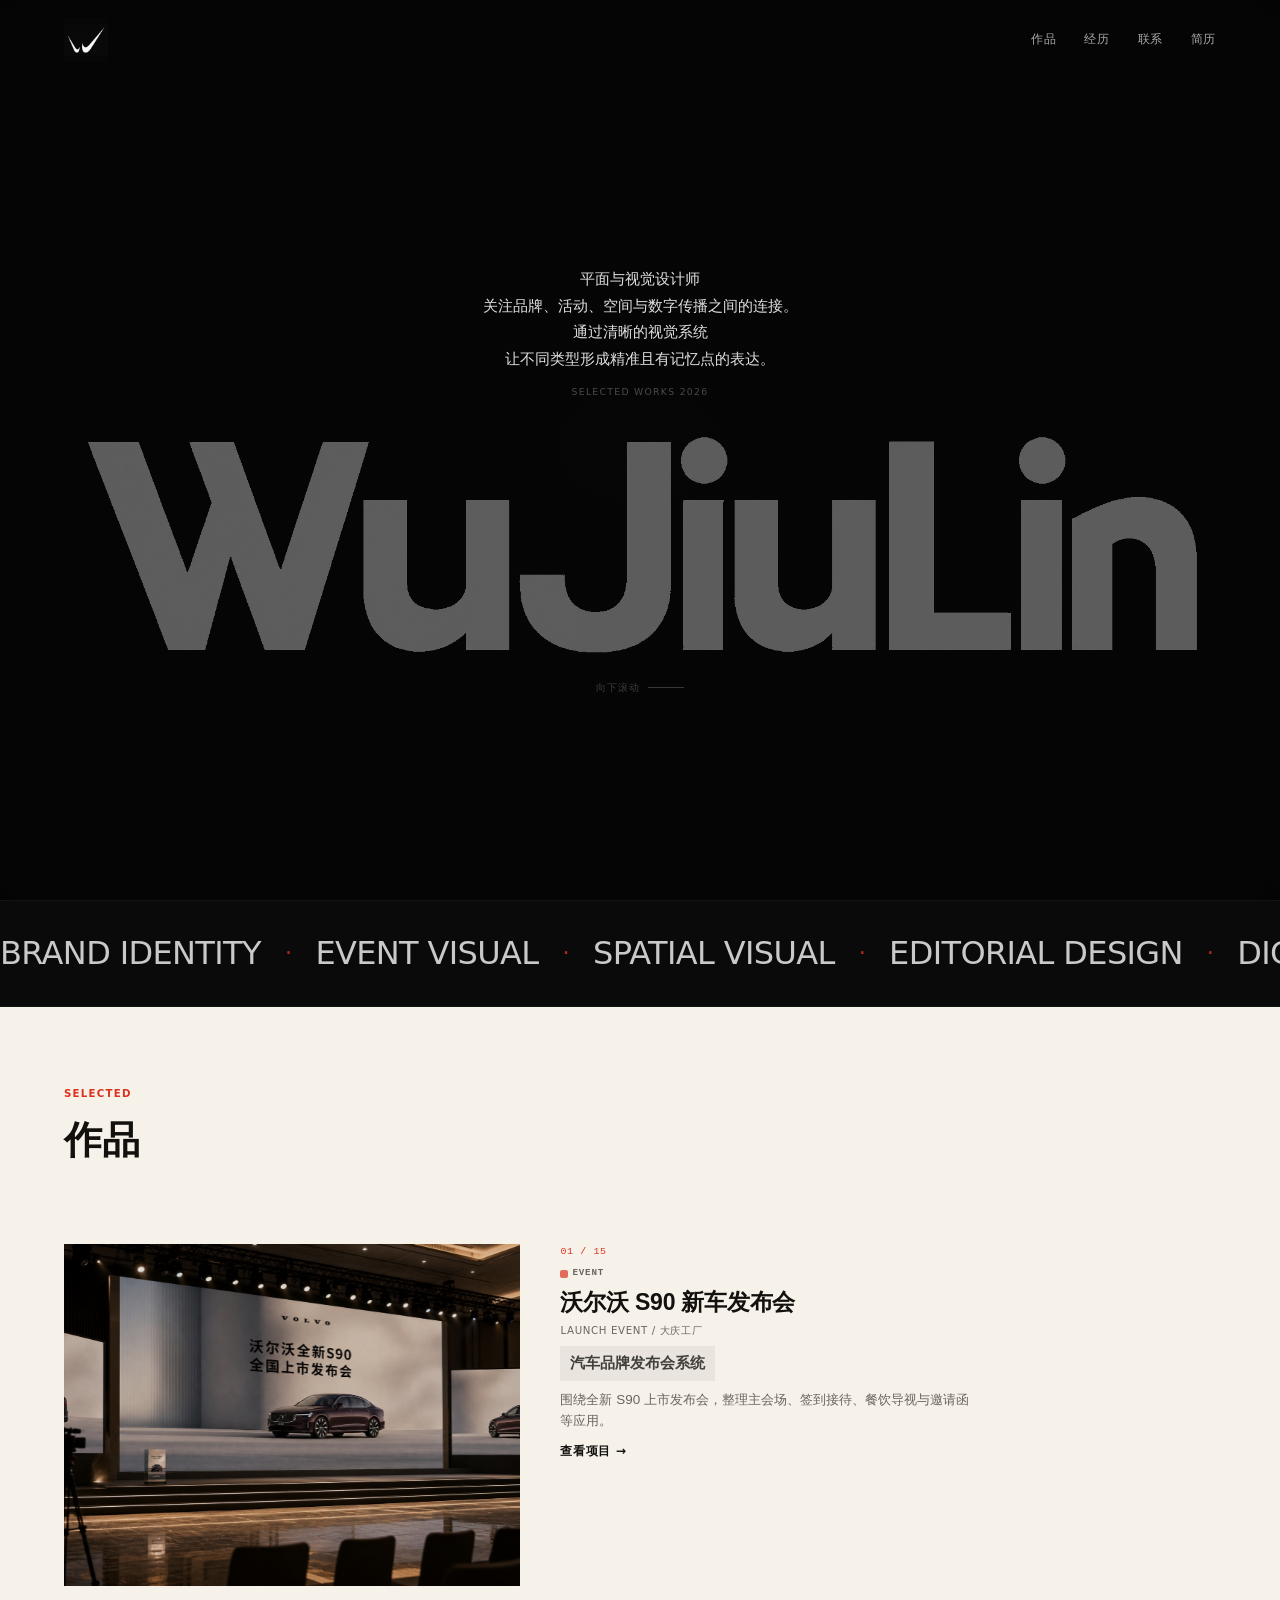
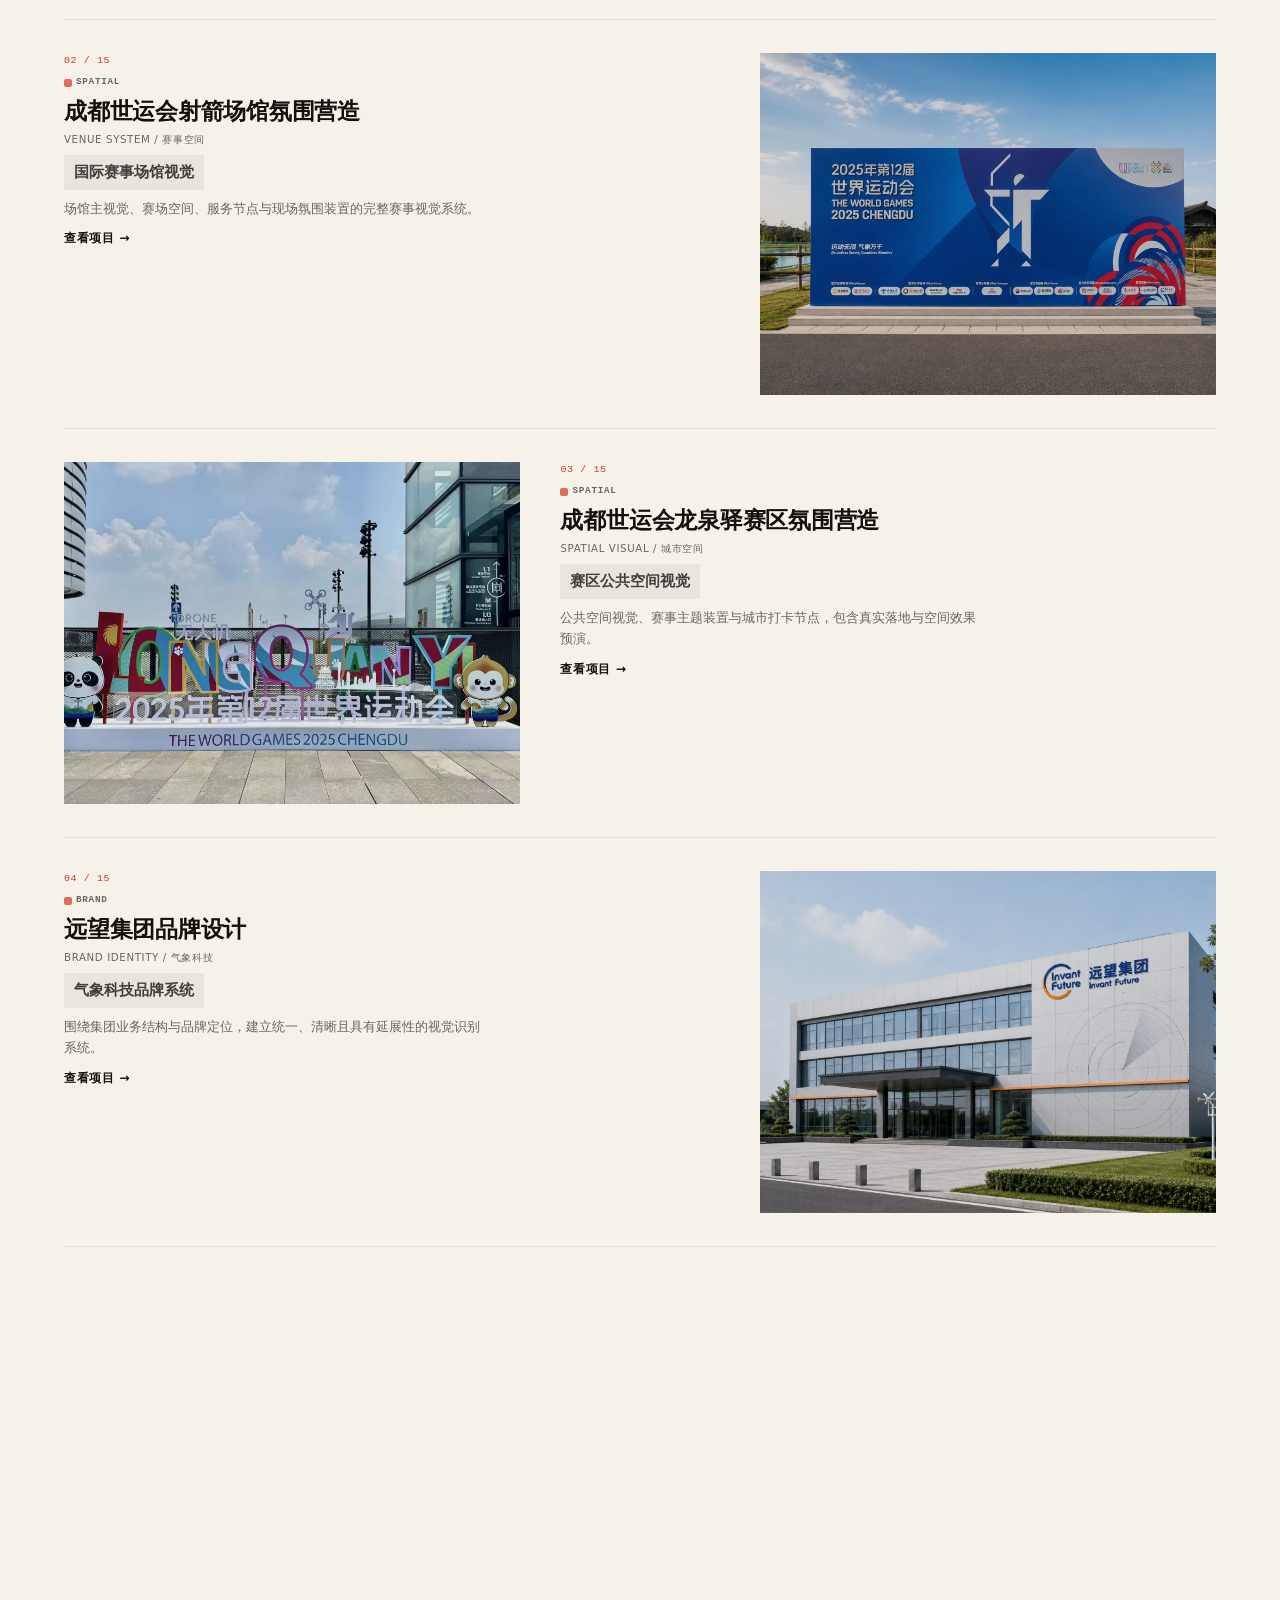
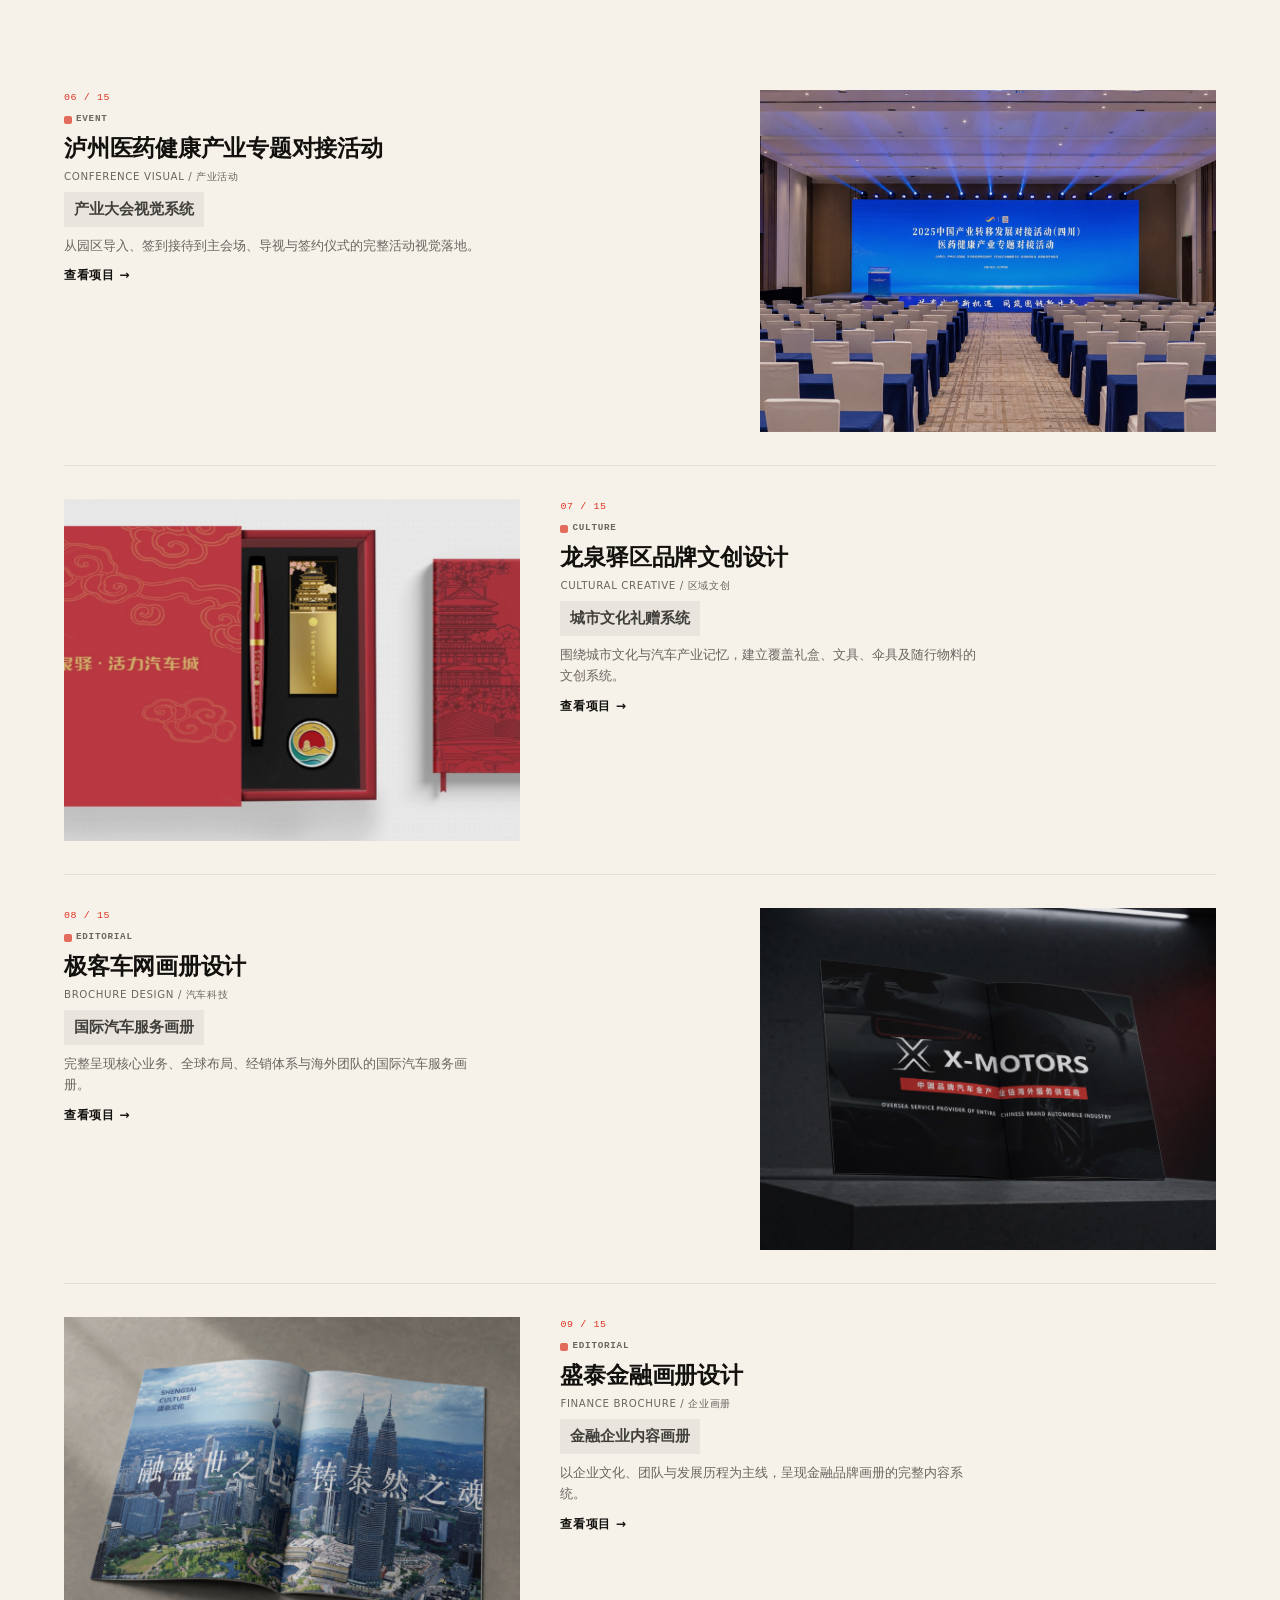
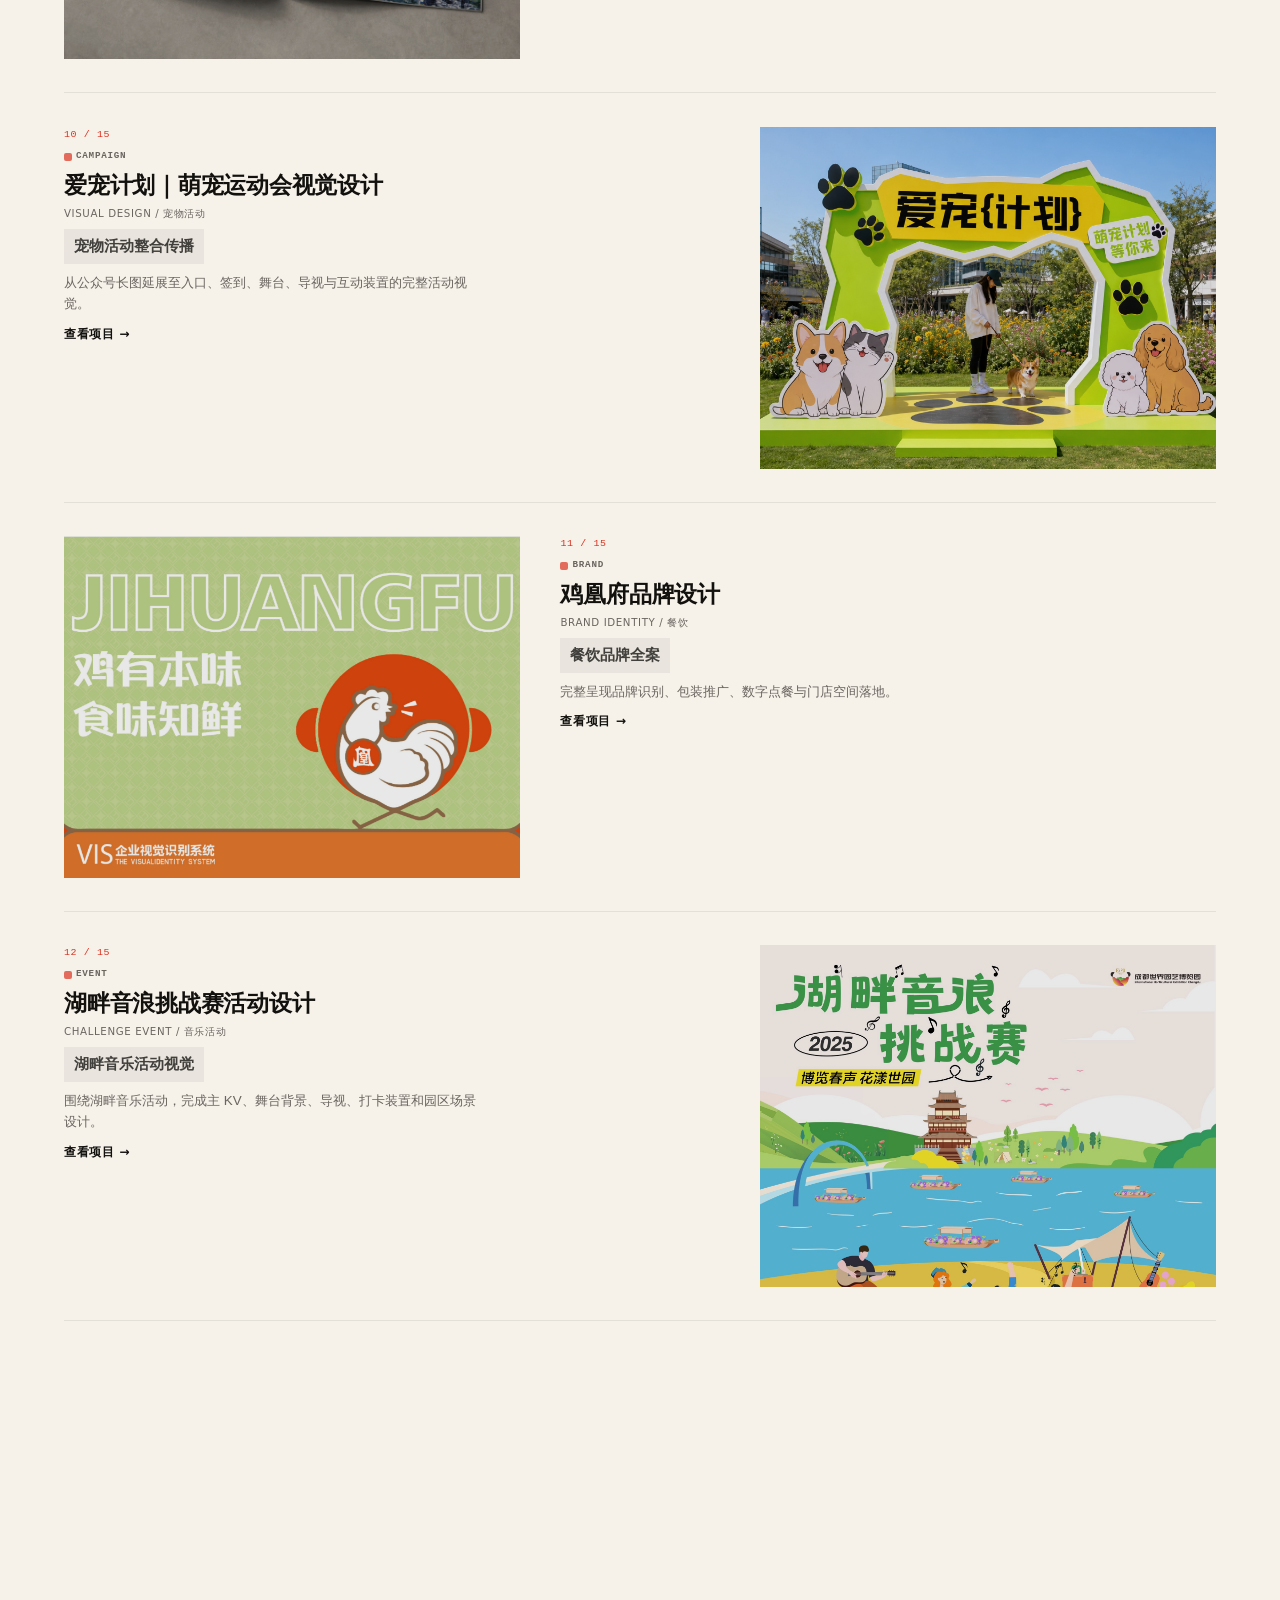
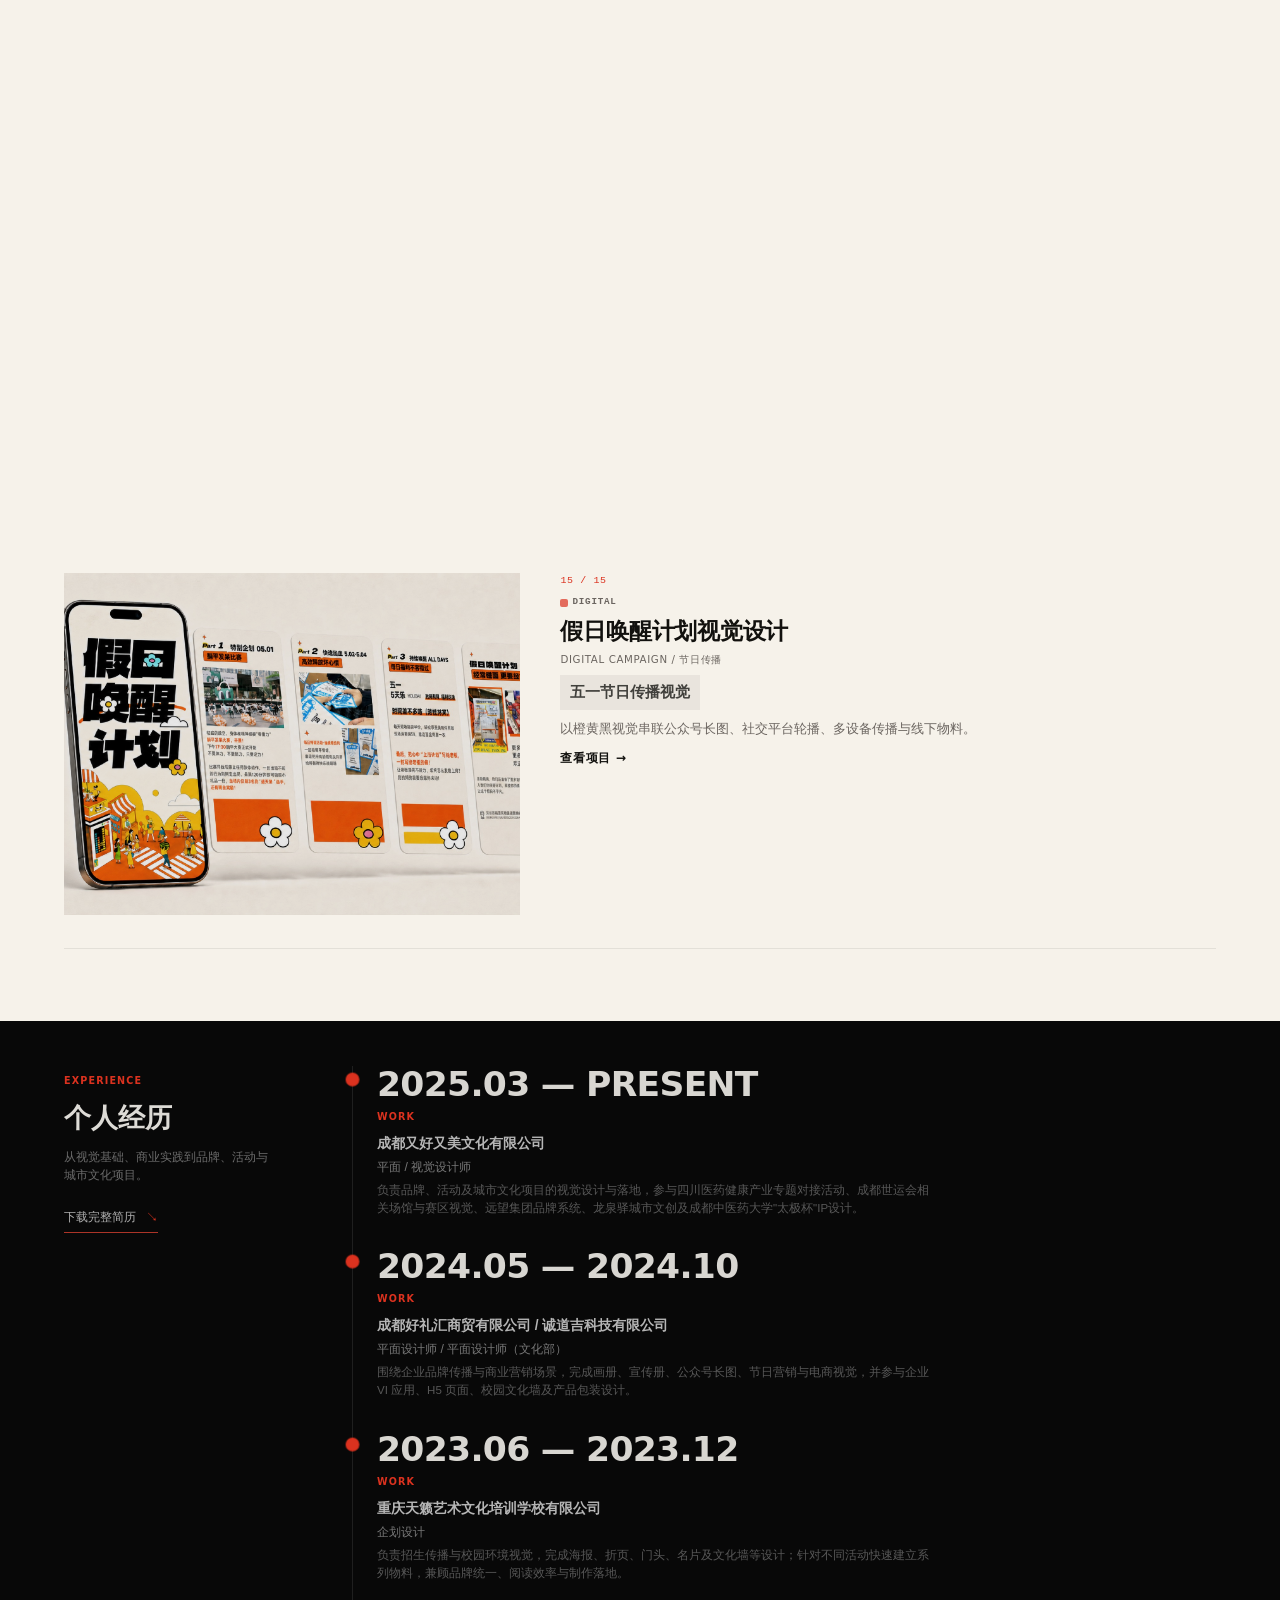
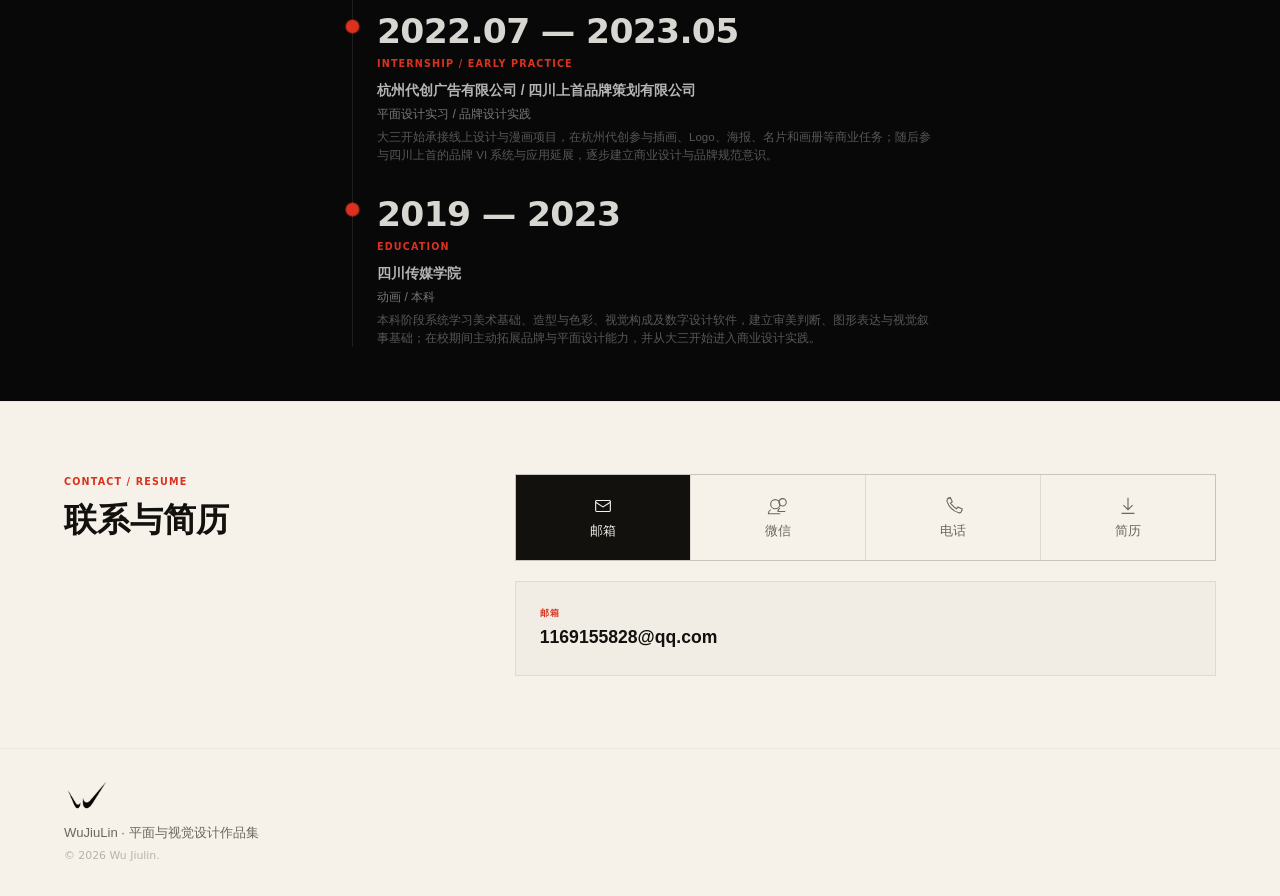
==== index.html @ 768485fd "Portfolio site release - MONOLOG dark theme homepage" ====
<!doctype html>
<html lang="zh-CN">
<head>
<meta charset="utf-8" />
<meta name="viewport" content="width=device-width, initial-scale=1" />
<title>WuJiuLin — 平面与视觉设计作品集</title>
<meta name="description" content="WuJiuLin 平面与视觉设计作品集 · 品牌 / 活动 / 空间 / 数字" />
<link rel="stylesheet" href="styles.css?v=1" />
</head>
<body>

<!-- NAV -->
<header class="nav-bar" id="nav">
  <a class="nav-logo" href="#top" aria-label="回到顶部">WJL</a>
  <nav class="nav-links" aria-label="主导航">
    <a href="#work">作品</a>
    <a href="#experience">经历</a>
    <a href="#contact">联系</a>
    <a href="resume/吴玖林-视觉设计师-简历.pdf" download>简历</a>
  </nav>
</header>

<!-- ====== HERO ====== -->
<section class="hero-section is-loading" id="top">
  <div class="reveal-overlay" aria-hidden="true"></div>
  <div class="hero-bg" aria-hidden="true">
    <video class="hero-video" autoplay muted loop playsinline preload="auto">
      <source src="assets/hero-space-30043.mp4" type="video/mp4" />
    </video>
    <div class="hero-video-mask"></div>
  </div>

  <div class="hero-content">
    <div class="hero-center">
      <p class="hero-intro">
        <span class="intro-line">平面与视觉设计师</span>
        <span class="intro-line">关注品牌、活动、空间与数字传播之间的连接。</span>
        <span class="intro-line">通过清晰的视觉系统</span>
        <span class="intro-line">让不同类型形成精准且有记忆点的表达。</span>
      </p>
      <p class="hero-meta">SELECTED WORKS 2026</p>
    </div>
    <div class="hero-name-wrap">
      <h1 class="hero-name">
        <span class="sr-only">WuJiuLin</span>
        <img
          class="hero-wordmark-image"
          src="assets/wujiulin-wordmark-v1-cropped.png"
          alt=""
          aria-hidden="true"
        />
      </h1>
    </div>
    <div class="hero-scroll" aria-hidden="true"><span>向下滚动</span><span class="scroll-line"></span></div>
  </div>
</section>

<!-- ====== MARQUEE ====== -->
<section class="marquee-section">
  <div class="marquee-track">
    <span>BRAND IDENTITY</span><span class="marquee-dot">·</span><span>EVENT VISUAL</span><span class="marquee-dot">·</span><span>SPATIAL VISUAL</span><span class="marquee-dot">·</span><span>EDITORIAL DESIGN</span><span class="marquee-dot">·</span><span>DIGITAL CAMPAIGN</span><span class="marquee-dot">·</span><span>CULTURAL CREATIVE</span><span class="marquee-dot">·</span><span>IP DESIGN</span><span class="marquee-dot">·</span><span>BRAND IDENTITY</span><span class="marquee-dot">·</span><span>EVENT VISUAL</span><span class="marquee-dot">·</span><span>SPATIAL VISUAL</span><span class="marquee-dot">·</span><span>EDITORIAL DESIGN</span><span class="marquee-dot">·</span><span>DIGITAL CAMPAIGN</span><span class="marquee-dot">·</span><span>CULTURAL CREATIVE</span><span class="marquee-dot">·</span><span>IP DESIGN</span><span class="marquee-dot">·</span>
  </div>
</section>

<!-- ====== WORKS ====== -->
<main class="work-section" id="work">
  <div class="work-header"><span class="work-section-num">SELECTED</span><h2 class="work-section-title">作品</h2></div>
  <article class="project-row"><a class="project-cover" href="works/detail.html?category=brand&amp;work=01"><img src="assets/yuanwang-group-brand-design/11-headquarters-facade.jpg" alt="远望集团" loading="lazy" /><div class="cover-overlay"></div></a><div class="project-info"><span class="project-num">01 / 16</span><span class="project-tag">BRAND</span><h2 class="project-title">远望集团品牌设计</h2><span class="project-type">Brand Identity / 气象科技</span><span class="project-hl">气象雷达 · 探测装备</span><p class="project-desc">围绕集团业务结构与品牌定位，建立统一、清晰且具有延展性的视觉识别系统。</p><span class="project-link">查看项目 →</span></div></article>
  <article class="project-row project-row-alt"><a class="project-cover" href="works/detail.html?category=brand&amp;work=02"><img src="assets/shengtai-financial-brand/02-culture-city.jpg" alt="盛泰金融" loading="lazy" /><div class="cover-overlay"></div></a><div class="project-info"><span class="project-num">02 / 16</span><span class="project-tag">EDITORIAL</span><h2 class="project-title">盛泰金融画册设计</h2><span class="project-type">Finance Brochure / 企业画册</span><span class="project-hl">金融企业内容画册</span><p class="project-desc">以企业文化、团队与发展历程为主线，呈现金融品牌画册的完整内容系统。</p><span class="project-link">查看项目 →</span></div></article>
  <article class="project-row"><a class="project-cover" href="works/detail.html?category=brand&amp;work=03"><img src="assets/longquanyi-cultural-creative/project-cover.jpg" alt="龙泉驿文创" loading="lazy" /><div class="cover-overlay"></div></a><div class="project-info"><span class="project-num">03 / 16</span><span class="project-tag">CULTURE</span><h2 class="project-title">龙泉驿区品牌文创设计</h2><span class="project-type">Cultural Creative / 区域文创</span><span class="project-hl">城市文化 · 新年礼赠</span><p class="project-desc">围绕城市文化与汽车产业记忆，建立覆盖礼盒、文具、伞具及随行物料的文创系统。</p><span class="project-link">查看项目 →</span></div></article>
  <article class="project-row"><a class="project-cover" href="works/detail.html?category=brand&amp;work=05"><img src="assets/jihuangfu/鸡凰府vi001-01.jpg" alt="鸡凰府品牌视觉识别系统" loading="lazy" /><div class="cover-overlay"></div></a><div class="project-info"><span class="project-num">05 / 16</span><span class="project-tag">BRAND</span><h2 class="project-title">鸡凰府品牌设计</h2><span class="project-type">Brand Identity / 餐饮</span><span class="project-hl">识别 · 包装 · 空间</span><p class="project-desc">完整呈现品牌识别、包装推广、数字点餐与门店空间落地。</p><span class="project-link">查看项目 →</span></div></article>
  <article class="project-row project-row-alt"><a class="project-cover" href="works/detail.html?category=brand&amp;work=06"><img src="assets/yumuguan/main-brand.jpg" alt="瑜沐馆品牌主视觉" loading="lazy" /><div class="cover-overlay"></div></a><div class="project-info"><span class="project-num">06 / 16</span><span class="project-tag">BRAND</span><h2 class="project-title">瑜沐馆品牌设计</h2><span class="project-type">Brand Identity / 生活方式</span><span class="project-hl">标识 · 物料 · 空间</span><p class="project-desc">从品牌标志、色彩与图形规范延展至包装、门店空间和导视系统。</p><span class="project-link">查看项目 →</span></div></article>
  <article class="project-row"><a class="project-cover" href="works/detail.html?category=display&amp;work=01"><img src="assets/world-games-archery/entrance-theme-wall.jpg" alt="成都世运会射箭场馆入口主题墙" loading="lazy" /><div class="cover-overlay"></div></a><div class="project-info"><span class="project-num">07 / 16</span><span class="project-tag">SPATIAL</span><h2 class="project-title">成都世运会射箭场馆氛围营造</h2><span class="project-type">Venue System / 赛事空间</span><span class="project-hl">场馆 · 服务 · 装置</span><p class="project-desc">场馆主视觉、赛场空间、服务节点与现场氛围装置的完整赛事视觉系统。</p><span class="project-link">查看项目 →</span></div></article>
  <article class="project-row project-row-alt"><a class="project-cover" href="works/detail.html?category=display&amp;work=02"><img src="assets/world-games-longquanyi/landmark-longquanyi.jpg" alt="成都世运会龙泉驿城市主题装置" loading="lazy" /><div class="cover-overlay"></div></a><div class="project-info"><span class="project-num">08 / 16</span><span class="project-tag">SPATIAL</span><h2 class="project-title">成都世运会龙泉驿赛区氛围营造</h2><span class="project-type">Spatial Visual / 城市空间</span><span class="project-hl">公共空间 · 打卡节点</span><p class="project-desc">公共空间视觉、赛事主题装置与城市打卡节点，包含真实落地与空间效果预演。</p><span class="project-link">查看项目 →</span></div></article>
  <article class="project-row"><a class="project-cover" href="works/detail.html?category=display&amp;work=03"><img src="assets/luzhou-health-conference/05-main-stage.jpg" alt="泸州医药健康产业专题对接活动主舞台" loading="lazy" /><div class="cover-overlay"></div></a><div class="project-info"><span class="project-num">09 / 16</span><span class="project-tag">EVENT</span><h2 class="project-title">泸州医药健康产业专题对接活动</h2><span class="project-type">Conference Visual / 产业活动</span><span class="project-hl">会场 · 导视 · 签约</span><p class="project-desc">从园区导入、签到接待到主会场、导视与签约仪式的完整活动视觉落地。</p><span class="project-link">查看项目 →</span></div></article>
  <article class="project-row project-row-alt"><a class="project-cover" href="works/detail.html?category=display&amp;work=04"><img src="assets/pet-sports-wechat/extensions/06-photo-installation.jpg" alt="爱宠计划萌宠运动会互动打卡装置" loading="lazy" /><div class="cover-overlay"></div></a><div class="project-info"><span class="project-num">10 / 16</span><span class="project-tag">CAMPAIGN</span><h2 class="project-title">爱宠计划｜萌宠运动会视觉设计</h2><span class="project-type">Visual Design / 宠物活动</span><span class="project-hl">线上传播 · 线下体验</span><p class="project-desc">从公众号长图延展至入口、签到、舞台、导视与互动装置的完整活动视觉。</p><span class="project-link">查看项目 →</span></div></article>
  <article class="project-row"><a class="project-cover" href="works/detail.html?category=display&amp;work=05"><img src="assets/holiday-awakening/02-social-carousel-real-designs.jpg" alt="假日唤醒计划轮播设计" loading="lazy" /><div class="cover-overlay"></div></a><div class="project-info"><span class="project-num">11 / 16</span><span class="project-tag">DIGITAL</span><h2 class="project-title">假日唤醒计划视觉设计</h2><span class="project-type">Digital Campaign / 节日传播</span><span class="project-hl">社交轮播 · 活动物料</span><p class="project-desc">以橙黄黑视觉串联公众号长图、社交平台轮播、多设备传播与线下物料。</p><span class="project-link">查看项目 →</span></div></article>
  <article class="project-row project-row-alt"><a class="project-cover" href="works/detail.html?category=event&amp;work=01"><img src="assets/volvo-s90-launch/stage-led-real-event.jpg" alt="沃尔沃全新 S90 发布会主会场" loading="lazy" /><div class="cover-overlay"></div></a><div class="project-info"><span class="project-num">12 / 16</span><span class="project-tag">EVENT</span><h2 class="project-title">沃尔沃 S90 新车发布会</h2><span class="project-type">Launch Event / 大庆工厂</span><span class="project-hl">发布会 · 邀请函 · 导视</span><p class="project-desc">围绕全新 S90 上市发布会，整理主会场、签到接待、餐饮导视与邀请函等应用。</p><span class="project-link">查看项目 →</span></div></article>
  <article class="project-row"><a class="project-cover project-cover-lake" href="works/detail.html?category=event&amp;work=02"><img src="assets/lakeside-soundwave/main-kv.jpg" alt="湖畔音浪挑战赛主视觉" loading="lazy" /><div class="cover-overlay"></div></a><div class="project-info"><span class="project-num">13 / 16</span><span class="project-tag">EVENT</span><h2 class="project-title">湖畔音浪挑战赛活动设计</h2><span class="project-type">Challenge Event / 音乐活动</span><span class="project-hl">湖畔音乐活动视觉</span><p class="project-desc">围绕湖畔音乐活动，完成主 KV、舞台背景、导视、打卡装置和园区场景设计。</p><span class="project-link">查看项目 →</span></div></article>
  <article class="project-row project-row-alt"><a class="project-cover" href="works/detail.html?category=event&amp;work=03"><img src="assets/taiji-cup-ip/page-01.jpg" alt="太极杯 IP 形象设计封面" loading="lazy" /><div class="cover-overlay"></div></a><div class="project-info"><span class="project-num">14 / 16</span><span class="project-tag">IP DESIGN</span><h2 class="project-title">成都中医药大学"太极杯"IP设计</h2><span class="project-type">Character Design / 校庆文创</span><span class="project-hl">优秀创意奖</span><p class="project-desc">围绕"七秩岐黄·本草流芳"构建角色形象、动作、色彩与立体延展。</p><span class="project-link">查看项目 →</span></div></article>
  <article class="project-row"><a class="project-cover" href="works/detail.html?category=product&amp;work=01"><img src="assets/qingyuan-bank-brochure/01-cover-hero.jpg" alt="清远农业银行画册封面" loading="lazy" /><div class="cover-overlay"></div></a><div class="project-info"><span class="project-num">15 / 16</span><span class="project-tag">EDITORIAL</span><h2 class="project-title">清远农业银行画册设计</h2><span class="project-type">Brochure Design / 银行业务</span><span class="project-hl">机构 · 业务 · 助农</span><p class="project-desc">以机构简介、业务数据、助农实践与公益责任构成清晰完整的企业画册。</p><span class="project-link">查看项目 →</span></div></article>
  <article class="project-row project-row-alt"><a class="project-cover" href="works/detail.html?category=product&amp;work=02"><img src="assets/jizhicar-brochure/07-x-motors.jpg" alt="极客车网国际汽车服务画册" loading="lazy" /><div class="cover-overlay"></div></a><div class="project-info"><span class="project-num">16 / 16</span><span class="project-tag">EDITORIAL</span><h2 class="project-title">极客车网画册设计</h2><span class="project-type">Brochure Design / 汽车科技</span><span class="project-hl">品牌红 · 双语信息</span><p class="project-desc">完整呈现核心业务、全球布局、经销体系与海外团队的国际汽车服务画册。</p><span class="project-link">查看项目 →</span></div></article>
</main>

<!-- ====== EXPERIENCE ====== -->
<section class="exp-section" id="experience">
  <div class="exp-grid">
    <div class="exp-sidebar">
      <span class="exp-label">EXPERIENCE</span><h2 class="exp-title">个人经历</h2>
      <p class="exp-sub">从视觉基础、商业实践到品牌、活动与城市文化项目。</p>
      <a class="exp-resume-link" href="resume/吴玖林-视觉设计师-简历.pdf" download>下载完整简历 <span aria-hidden="true">↘</span></a>
    </div>
    <div class="exp-timeline">
      <div class="exp-progress" aria-hidden="true"></div>
      <div class="exp-node">
        <div class="exp-dot"></div>
        <div class="exp-body">
          <div class="exp-year">2025.03 — PRESENT</div>
          <div class="exp-cat">WORK</div>
          <h3 class="exp-role">成都又好又美文化有限公司</h3>
          <p class="exp-desc">平面 / 视觉设计师</p>
          <p class="exp-detail">负责品牌、活动及城市文化项目的视觉设计与落地，参与四川医药健康产业专题对接活动、成都世运会相关场馆与赛区视觉、远望集团品牌系统、龙泉驿城市文创及成都中医药大学"太极杯"IP设计。</p>
        </div>
      </div>
      <div class="exp-node">
        <div class="exp-dot"></div>
        <div class="exp-body">
          <div class="exp-year">2024.05 — 2024.10</div>
          <div class="exp-cat">WORK</div>
          <h3 class="exp-role">成都好礼汇商贸有限公司 / 诚道吉科技有限公司</h3>
          <p class="exp-desc">平面设计师 / 平面设计师（文化部）</p>
          <p class="exp-detail">围绕企业品牌传播与商业营销场景，完成画册、宣传册、公众号长图、节日营销与电商视觉，并参与企业 VI 应用、H5 页面、校园文化墙及产品包装设计。</p>
        </div>
      </div>
      <div class="exp-node">
        <div class="exp-dot"></div>
        <div class="exp-body">
          <div class="exp-year">2023.06 — 2023.12</div>
          <div class="exp-cat">WORK</div>
          <h3 class="exp-role">重庆天籁艺术文化培训学校有限公司</h3>
          <p class="exp-desc">企划设计</p>
          <p class="exp-detail">负责招生传播与校园环境视觉，完成海报、折页、门头、名片及文化墙等设计；针对不同活动快速建立系列物料，兼顾品牌统一、阅读效率与制作落地。</p>
        </div>
      </div>
      <div class="exp-node">
        <div class="exp-dot"></div>
        <div class="exp-body">
          <div class="exp-year">2022.07 — 2023.05</div>
          <div class="exp-cat">INTERNSHIP / EARLY PRACTICE</div>
          <h3 class="exp-role">杭州代创广告有限公司 / 四川上首品牌策划有限公司</h3>
          <p class="exp-desc">平面设计实习 / 品牌设计实践</p>
          <p class="exp-detail">大三开始承接线上设计与漫画项目，在杭州代创参与插画、Logo、海报、名片和画册等商业任务；随后参与四川上首的品牌 VI 系统与应用延展，逐步建立商业设计与品牌规范意识。</p>
        </div>
      </div>
      <div class="exp-node">
        <div class="exp-dot"></div>
        <div class="exp-body">
          <div class="exp-year">2019 — 2023</div>
          <div class="exp-cat">EDUCATION</div>
          <h3 class="exp-role">四川传媒学院</h3>
          <p class="exp-desc">动画 / 本科</p>
          <p class="exp-detail">本科阶段系统学习美术基础、造型与色彩、视觉构成及数字设计软件，建立审美判断、图形表达与视觉叙事基础；在校期间主动拓展品牌与平面设计能力，并从大三开始进入商业设计实践。</p>
        </div>
      </div>
    </div>
  </div>
</section>

<!-- ====== CONTACT CONSOLE ====== -->
<section class="contact-section" id="contact">
  <div class="contact-shell">
    <div class="contact-heading">
      <span class="contact-eyebrow">Contact / Resume</span>
      <h2 class="contact-title">联系与简历</h2>
    </div>
    <div class="contact-console">
      <div class="contact-icons" aria-label="联系方式">
        <button class="contact-icon is-active" type="button" data-contact="email" aria-label="邮箱">
          <svg viewBox="0 0 24 24"><rect x="4" y="6" width="16" height="12" rx="1"/><path d="m4 8 8 5 8-5"/></svg>
          <span>邮箱</span>
        </button>
        <button class="contact-icon" type="button" data-contact="wechat" aria-label="微信">
          <svg viewBox="0 0 24 24"><circle cx="9" cy="10" r="5"/><path d="M4 16c-1.5 1-2.5 2.5-2.5 4.5h13"/><circle cx="17" cy="8" r="4"/><path d="M14 14c-1 1-2 2.5-2 4h8"/></svg>
          <span>微信</span>
        </button>
        <button class="contact-icon" type="button" data-contact="phone" aria-label="电话">
          <svg viewBox="0 0 24 24"><path d="M6.5 3.5 9 2.7l2.2 4.8-2 1.3C12 12 14 14 16 15l1.3-2 4.8 2.2-.8 2.5c-.5 1.3-1.8 2-3 1.7C12 17.5 7.5 13 5.5 7c-.5-1.3.5-2.7 1.9-3.1z"/></svg>
          <span>电话</span>
        </button>
        <button class="contact-icon" type="button" data-contact="resume" aria-label="简历">
          <svg viewBox="0 0 24 24"><path d="M12 3v12m-5-4 5 5 5-5M5 20h14"/></svg>
          <span>简历</span>
        </button>
      </div>
      <div class="contact-output" aria-live="polite">
        <span id="contact-label">邮箱</span>
        <a id="contact-value" href="mailto:1169155828@qq.com">1169155828@qq.com</a>
      </div>
    </div>
  </div>
</section>

<footer class="site-footer">
  <div class="footer-inner"><strong>WJL</strong><p>WuJiuLin · 平面与视觉设计作品集</p><span class="footer-line">© 2026 Wu Jiulin.</span></div>
</footer>

<script src="script.js?v=1"></script>
</body>
</html>
---- styles.css ----
/* ========================================================
   PROTOTYPE CSS v4 — Unified grid · Mega name · Dynamic BG · Console contact
   Release: no Google Fonts, root-relative paths
   ======================================================== */
:root{
  --font-en:'Inter','SF Pro Display','Helvetica Neue',system-ui,sans-serif;
  --font-cn:'Noto Sans SC','PingFang SC','Microsoft YaHei',sans-serif;
  --font-mono:'Space Grotesk','SF Mono','JetBrains Mono',monospace;
  --ink:#12110e;--muted:#6b6560;--paper:#f6f2ea;--accent:#db321f;
  --white:#ffffff;--black:#0a0a0a;--dark:#080808;
  --page-x:clamp(18px,5vw,72px);
  --content-max:1600px;
  --name-opacity:0.52;
  --intro-opacity:0.88;
}
*,*::before,*::after{box-sizing:border-box;margin:0;padding:0}
html{scroll-behavior:smooth;-webkit-font-smoothing:antialiased;text-rendering:optimizeLegibility}
body{font-family:var(--font-cn);color:var(--ink);background:var(--black);line-height:1.6;overflow-x:hidden}
img{display:block;max-width:100%}a{color:inherit;text-decoration:none}
.sr-only{position:absolute;width:1px;height:1px;padding:0;margin:-1px;overflow:hidden;clip:rect(0,0,0,0);white-space:nowrap;border:0}

/* ========== NAV ========== */
.nav-bar{position:fixed;top:0;left:0;right:0;z-index:100;display:flex;justify-content:space-between;align-items:center;padding:18px var(--page-x);mix-blend-mode:difference;opacity:0;animation:nav-in .7s cubic-bezier(.22,.61,.36,1) 1.55s forwards}
@keyframes nav-in{from{opacity:0;transform:translateY(-12px)}to{opacity:1;transform:translateY(0)}}
.nav-logo{width:44px;height:44px;overflow:hidden;background:url("assets/personal-logo/logo-white-transparent.png") center/contain no-repeat;color:transparent;font-size:0}
.nav-links{display:flex;gap:clamp(14px,2.5vw,28px)}
.nav-links a{font-family:var(--font-en);font-size:.76rem;font-weight:500;letter-spacing:.05em;text-transform:uppercase;color:rgba(255,255,255,.68);transition:color .3s}
.nav-links a:hover{color:var(--white)}

/* ========== REVEAL OVERLAY ========== */
.reveal-overlay{position:absolute;inset:0;z-index:10;background:#050505;pointer-events:none}
.is-revealing .reveal-overlay{animation:ol-out 1.8s cubic-bezier(.22,.61,.36,1) forwards}
@keyframes ol-out{0%{opacity:1}60%{opacity:.12}100%{opacity:0;visibility:hidden}}

/* ========== HERO ========== */
.hero-section{position:relative;min-height:100vh;display:flex;flex-direction:column;justify-content:flex-end;overflow:hidden;background:var(--dark)}
.is-loading .hero-content>*{opacity:0}

/* --- BG layers --- */
.hero-bg{position:absolute;inset:0;z-index:0}
.hero-video{position:absolute;inset:0;width:100%;height:100%;object-fit:cover;display:block;opacity:.58;filter:saturate(.6) contrast(1.08);z-index:0}
.hero-video-mask{position:absolute;inset:0;z-index:1;background:radial-gradient(ellipse at center,rgba(3,3,4,.48),rgba(3,3,4,.7));pointer-events:none}
.hero-bg-fallback{position:absolute;inset:-20%}

/* 3 large blur orbs */
.bg-layer{position:absolute;border-radius:50%;filter:blur(100px);opacity:0;will-change:transform}
.bg-layer-1{width:70%;height:60%;top:10%;left:5%;background:radial-gradient(ellipse,rgba(80,85,100,.4) 0%,transparent 70%);animation:bg-f1 18s ease-in-out infinite alternate}
.bg-layer-2{width:55%;height:70%;top:-5%;right:-5%;background:radial-gradient(ellipse,rgba(60,55,70,.3) 0%,transparent 65%);animation:bg-f2 22s ease-in-out infinite alternate}
.bg-layer-3{width:65%;height:50%;bottom:-10%;left:20%;background:radial-gradient(ellipse,rgba(70,72,82,.28) 0%,transparent 70%);animation:bg-f3 26s ease-in-out infinite alternate}
.is-revealing .bg-layer{opacity:1}
@keyframes bg-f1{0%{transform:translate(0,0) scale(1)}50%{transform:translate(4%,-2%) scale(1.06)}100%{transform:translate(-2%,3%) scale(.96)}}
@keyframes bg-f2{0%{transform:translate(0,0) scale(1.04)}60%{transform:translate(-3%,4%) scale(.94)}100%{transform:translate(2%,-1%) scale(1.08)}}
@keyframes bg-f3{0%{transform:translate(0,0) scale(1.02) rotate(0deg)}40%{transform:translate(-2%,-3%) scale(1.06) rotate(.5deg)}100%{transform:translate(3%,1%) scale(.98) rotate(-.3deg)}}

/* Small dynamic elements */
.hero-particles{position:absolute;inset:0;pointer-events:none;z-index:2}
.hero-dot{position:absolute;border-radius:50%;background:rgba(255,255,255,.06);animation:dot-float 16s ease-in-out infinite alternate}
.hero-ring{position:absolute;border-radius:50%;border:1px solid rgba(255,255,255,.025);animation:ring-drift 22s ease-in-out infinite alternate}
.hero-line{position:absolute;height:1px;background:rgba(255,255,255,.03);animation:line-sway 20s ease-in-out infinite alternate}

@keyframes dot-float{0%{transform:translate(0,0)}50%{transform:translate(30px,-20px)}100%{transform:translate(-15px,10px)}}
@keyframes ring-drift{0%{transform:translate(0,0) scale(1)}100%{transform:translate(20px,15px) scale(1.08)}}
@keyframes line-sway{0%{transform:translateX(0) scaleX(1)}50%{transform:translateX(15px) scaleX(1.3)}100%{transform:translateX(-10px) scaleX(.85)}}

.hero-bg-noise{position:absolute;inset:0;z-index:3;opacity:.035;pointer-events:none;background-image:url("data:image/svg+xml,%3Csvg viewBox='0 0 256 256' xmlns='http://www.w3.org/2000/svg'%3E%3Cfilter id='n'%3E%3CfeTurbulence type='fractalNoise' baseFrequency='0.9' numOctaves='4' stitchTiles='stitch'/%3E%3C/filter%3E%3Crect width='100%25' height='100%25' filter='url(%23n)'/%3E%3C/svg%3E");background-size:256px}
.hero-bg-vignette{position:absolute;inset:0;z-index:4;pointer-events:none;background:radial-gradient(ellipse at center,transparent 28%,rgba(2,2,3,.62) 100%)}

/* --- Hero content --- */
.hero-content{position:relative;z-index:2;display:flex;flex-direction:column;align-items:center;padding:clamp(60px,10vh,100px) var(--page-x) clamp(16px,3vh,32px);flex:1;justify-content:center}
.hero-center{display:flex;flex-direction:column;align-items:center;text-align:center;gap:clamp(6px,1.2vh,12px);margin-bottom:clamp(12px,2vh,24px)}
.hero-mark{width:clamp(28px,3vw,40px);height:clamp(28px,3vw,40px);color:rgba(255,255,255,.45);margin-bottom:2px;opacity:0;transform:translateY(20px);filter:blur(8px)}
.is-revealing .hero-mark{animation:mk-in .7s cubic-bezier(.22,.61,.36,1) .28s forwards}
@keyframes mk-in{from{opacity:0;transform:translateY(20px);filter:blur(8px)}to{opacity:1;transform:translateY(0);filter:blur(0)}}

.hero-intro{display:flex;flex-direction:column;align-items:center;gap:3px;max-width:720px}
.intro-line{display:block;font-family:var(--font-cn);font-size:clamp(.95rem,1.1vw,1.08rem);font-weight:400;line-height:1.55;color:rgba(255,255,255,var(--intro-opacity));opacity:0;transform:translateY(14px);filter:blur(6px)}
.is-revealing .intro-line{animation:ln-in .7s cubic-bezier(.22,.61,.36,1) forwards}
.is-revealing .intro-line:nth-child(1){animation-delay:.44s}
.is-revealing .intro-line:nth-child(2){animation-delay:.54s}
.is-revealing .intro-line:nth-child(3){animation-delay:.64s}
.is-revealing .intro-line:nth-child(4){animation-delay:.74s}
@keyframes ln-in{from{opacity:0;transform:translateY(14px);filter:blur(6px)}to{opacity:1;transform:translateY(0);filter:blur(0)}}

.hero-meta{font-family:var(--font-en);font-size:clamp(.58rem,.68vw,.64rem);font-weight:400;letter-spacing:.14em;color:rgba(255,255,255,.28);margin-top:4px;opacity:0}
.is-revealing .hero-meta{animation:mt-in .6s cubic-bezier(.22,.61,.36,1) .85s forwards}
@keyframes mt-in{from{opacity:0}to{opacity:1}}

/* --- MEGA NAME --- */
.hero-name-wrap{display:flex;justify-content:center;overflow:visible;width:100%;margin:0 0 clamp(4px,1vh,12px)}
.hero-name{display:block;width:min(96vw,1912px);line-height:0;opacity:0;transform:translateY(38px);transform-origin:center bottom}
.hero-wordmark-image{width:100%;height:auto;filter:grayscale(1) brightness(.72);user-select:none;pointer-events:none}
.is-revealing .hero-name{animation:nm-up 1.05s cubic-bezier(.22,.61,.36,1) .44s forwards}
@keyframes nm-up{0%{opacity:0;transform:translateY(38px)}100%{opacity:var(--name-opacity);transform:translateY(0)}}

.hero-scroll{display:flex;align-items:center;justify-content:center;gap:8px;font-family:var(--font-en);font-size:.62rem;letter-spacing:.1em;text-transform:uppercase;color:rgba(255,255,255,.22);opacity:0}
.is-revealing .hero-scroll{animation:sc-in .6s cubic-bezier(.22,.61,.36,1) 1.2s forwards}
@keyframes sc-in{from{opacity:0}to{opacity:1}}
.scroll-line{display:block;width:36px;height:1px;background:rgba(255,255,255,.2);animation:sc-pulse 2s ease-in-out infinite}
@keyframes sc-pulse{0%,100%{opacity:.3;transform:scaleX(1)}50%{opacity:1;transform:scaleX(1.5)}}

/* ========== MARQUEE ========== */
.marquee-section{position:relative;z-index:3;background:var(--black);padding:clamp(16px,3vh,28px) 0;overflow:hidden;border-top:1px solid rgba(255,255,255,.04);border-bottom:1px solid rgba(255,255,255,.04)}
.marquee-track{display:flex;gap:clamp(12px,2.2vw,24px);align-items:center;white-space:nowrap;animation:mq 32s linear infinite;font-family:var(--font-en);font-size:clamp(1.4rem,2.5vw,2.4rem);font-weight:500;letter-spacing:-.02em;color:rgba(255,255,255,.78)}
.marquee-dot{color:var(--accent);font-weight:400;font-size:.7em;opacity:.8}
@keyframes mq{0%{transform:translateX(0)}100%{transform:translateX(-50%)}}

/* ========== EXPERIENCE ========== */
.exp-section{background:var(--dark);padding:clamp(38px,5vh,62px) var(--page-x) clamp(42px,6vh,68px)}
.exp-grid{display:grid;grid-template-columns:230px 1fr;gap:clamp(28px,4vw,54px);max-width:1180px;margin:0 auto}
.exp-sidebar{align-self:start}
.exp-label{font-family:var(--font-en);font-size:.6rem;font-weight:600;letter-spacing:.12em;color:var(--accent)}
.exp-title{font-family:var(--font-cn);font-size:clamp(1.4rem,2.1vw,1.8rem);font-weight:700;color:rgba(245,243,237,.9);margin:5px 0 8px}
.exp-sub{font-size:.76rem;line-height:1.5;color:rgba(255,255,255,.4);max-width:210px}
.exp-resume-link{display:inline-flex;align-items:center;gap:10px;margin-top:24px;padding-bottom:5px;border-bottom:1px solid rgba(242,72,54,.7);font-family:var(--font-cn);font-size:.75rem;color:rgba(255,255,255,.68);transition:color .25s,border-color .25s}
.exp-resume-link span{color:var(--accent);transition:transform .25s}
.exp-resume-link:hover{color:#fff;border-color:var(--accent)}
.exp-resume-link:hover span{transform:translate(3px,3px)}
.exp-timeline{position:relative}
.exp-progress{position:absolute;left:7px;top:0;width:1px;background:rgba(255,255,255,.04);transition:height .6s cubic-bezier(.16,1,.3,1)}
.exp-timeline::after{content:'';position:absolute;left:7px;top:0;bottom:0;width:1px;background:rgba(255,255,255,.06);z-index:0}
.exp-node{position:relative;padding-left:32px;padding-bottom:clamp(24px,3.4vh,38px);z-index:1}
.exp-node:last-child{padding-bottom:0}
.exp-dot{position:absolute;left:2px;top:8px;width:11px;height:11px;border-radius:50%;border:1.5px solid var(--accent);background:var(--dark);transition:background .4s,transform .4s;z-index:1}
.exp-body{opacity:0;transform:translateY(72px) scale(.96);filter:blur(8px);transform-origin:center bottom}
.exp-node.is-visible .exp-body{animation:exp-pop .75s cubic-bezier(.16,1,.3,1) forwards}
.exp-node.is-visible .exp-dot{background:var(--accent);transform:scale(1.25)}
@keyframes exp-pop{0%{opacity:0;transform:translateY(72px) scale(.96);filter:blur(8px)}68%{opacity:1;transform:translateY(-8px) scale(1.01);filter:blur(0)}84%{transform:translateY(3px) scale(.998)}100%{opacity:1;transform:translateY(0) scale(1);filter:blur(0)}}
.exp-year{font-family:var(--font-en);font-size:clamp(1.45rem,2.7vw,2.35rem);font-weight:600;letter-spacing:-.02em;color:rgba(245,243,237,.88);line-height:1.08;margin-bottom:6px}
.exp-cat{font-family:var(--font-en);font-size:.6rem;font-weight:600;letter-spacing:.12em;color:var(--accent);margin-bottom:8px}
.exp-role{font-family:var(--font-cn);font-size:.86rem;font-weight:600;color:rgba(255,255,255,.7);margin-bottom:3px}
.exp-desc{font-size:.76rem;color:rgba(255,255,255,.45);margin-bottom:5px}
.exp-detail{font-size:.72rem;color:rgba(255,255,255,.32);line-height:1.55;max-width:560px}

/* ========== WORKS ========== */
.work-section{background:var(--paper);padding:clamp(48px,8vh,80px) var(--page-x)}
.work-header{margin-bottom:clamp(28px,4.5vh,48px)}
.work-section-num{font-family:var(--font-en);font-size:.64rem;font-weight:600;letter-spacing:.12em;color:var(--accent)}
.work-section-title{font-family:var(--font-cn);font-size:clamp(1.8rem,3vw,2.6rem);font-weight:700;color:var(--ink);margin-top:4px}
.project-row{display:grid;grid-template-columns:minmax(0,.82fr) minmax(0,1.18fr);gap:clamp(20px,3.2vw,42px);align-items:start;max-width:1180px;margin:0 auto;padding:clamp(24px,3.7vh,40px) 0;border-bottom:1px solid rgba(18,17,14,.08);opacity:0;transform:translateY(88px) scale(.965);filter:blur(8px);transform-origin:center bottom}
.project-row-alt{grid-template-columns:minmax(0,1.18fr) minmax(0,.82fr)}
.project-row-alt .project-cover{order:2}
.project-row-alt .project-info{order:1}
.project-row.is-visible{animation:pr-pop .85s cubic-bezier(.16,1,.3,1) forwards}
@keyframes pr-pop{0%{opacity:0;transform:translateY(88px) scale(.965);filter:blur(8px)}70%{opacity:1;transform:translateY(-10px) scale(1.008);filter:blur(0)}86%{transform:translateY(4px) scale(.998)}100%{opacity:1;transform:translateY(0) scale(1);filter:blur(0)}}
.project-cover{position:relative;display:block;overflow:hidden;aspect-ratio:4/3;background:#ddd8cf;cursor:pointer;opacity:0;transform:translateY(48px) scale(.94);clip-path:inset(12% 0 0 0)}
.project-row.is-visible .project-cover{animation:cv-pop .65s cubic-bezier(.16,1,.3,1) .05s forwards}
@keyframes cv-pop{0%{opacity:0;transform:translateY(48px) scale(.94);clip-path:inset(12% 0 0 0)}100%{opacity:1;transform:translateY(0) scale(1);clip-path:inset(0)}}
.project-cover img{width:100%;height:100%;object-fit:cover;filter:brightness(.58) saturate(.72);transition:filter .55s cubic-bezier(.22,.61,.36,1),transform .55s cubic-bezier(.22,.61,.36,1)}
.project-row.is-visible .project-cover img{animation:cover-brighten 1.2s ease-out .14s forwards}
@keyframes cover-brighten{from{filter:brightness(.58) saturate(.72)}to{filter:brightness(.92) saturate(.94)}}
.project-cover-logo img{transform:scale(1.35);object-position:center}
.project-cover-lake img{object-position:center top}
.cover-overlay{position:absolute;inset:0;background:rgba(10,10,10,.16);transition:opacity .55s cubic-bezier(.22,.61,.36,1)}
.project-row.is-visible .cover-overlay{animation:overlay-clear 1.2s ease-out .14s forwards}
@keyframes overlay-clear{from{opacity:1}to{opacity:.08}}
.project-cover:hover img{animation:none;filter:brightness(1) saturate(1);transform:scale(1.04)}
.project-cover-logo:hover img{transform:scale(1.4)}
.project-cover-lake:hover img{transform:scale(1.025)}
.project-cover:hover .cover-overlay{animation:none;opacity:0}
.project-info{display:flex;flex-direction:column;gap:6px;opacity:0;transform:translateY(32px)}
.project-row.is-visible .project-info{animation:pi-in .55s cubic-bezier(.16,1,.3,1) .14s forwards}
@keyframes pi-in{from{opacity:0;transform:translateY(32px)}to{opacity:1;transform:translateY(0)}}
.project-num{font-family:var(--font-mono);font-size:clamp(.62rem,.78vw,.7rem);font-weight:500;letter-spacing:.06em;color:var(--accent)}
.project-tag{display:inline-flex;align-items:center;gap:4px;font-family:var(--font-mono);font-size:.58rem;font-weight:600;letter-spacing:.08em;color:var(--muted);margin-bottom:2px}
.project-tag::before{content:'';display:block;width:8px;height:8px;border-radius:2px;background:var(--accent);opacity:.7}
.project-title{font-family:var(--font-cn);font-size:clamp(1.25rem,1.8vw,1.75rem);font-weight:700;line-height:1.15;letter-spacing:-.01em;color:var(--ink)}
.project-type{font-family:var(--font-en);font-size:clamp(.64rem,.74vw,.7rem);font-weight:500;letter-spacing:.06em;text-transform:uppercase;color:var(--muted)}
.project-desc{font-size:clamp(.84rem,.92vw,.9rem);line-height:1.6;color:var(--muted);max-width:420px}
.project-hl{display:inline-block;font-family:var(--font-cn);font-size:clamp(.92rem,1.2vw,1.08rem);font-weight:600;color:rgba(18,17,14,.78);background:rgba(18,17,14,.055);padding:5px 10px;margin:2px 0;align-self:flex-start}
.project-link{font-family:var(--font-en);font-size:.76rem;font-weight:600;letter-spacing:.05em;color:var(--ink);margin-top:4px;transition:color .3s}
.project-row:hover .project-link{color:var(--accent)}

/* ========== CONTACT CONSOLE ========== */
.contact-section{background:var(--paper);padding:clamp(48px,8vh,88px) var(--page-x);border-top:1px solid rgba(18,17,14,.06)}
.contact-shell{display:grid;grid-template-columns:minmax(240px,.8fr) minmax(520px,1.5fr);column-gap:clamp(32px,6vw,120px);align-items:start;max-width:var(--content-max);margin:0 auto;opacity:0;transform:translateY(60px) scale(.97);filter:blur(6px)}
.contact-shell.is-visible{animation:ct-pop .75s cubic-bezier(.16,1,.3,1) forwards}
@keyframes ct-pop{0%{opacity:0;transform:translateY(60px) scale(.97);filter:blur(6px)}100%{opacity:1;transform:translateY(0) scale(1);filter:blur(0)}}
.contact-heading{display:flex;flex-direction:column;gap:4px}
.contact-eyebrow{font-family:var(--font-en);font-size:.6rem;font-weight:600;letter-spacing:.12em;color:var(--accent);text-transform:uppercase}
.contact-title{font-family:var(--font-cn);font-size:clamp(1.6rem,2.6vw,2.2rem);font-weight:700;color:var(--ink)}
.contact-console{display:flex;flex-direction:column;gap:20px}
.contact-icons{display:grid;grid-template-columns:repeat(4,1fr);gap:1px;background:rgba(18,17,14,.1);border:1px solid rgba(18,17,14,.1)}
.contact-icon{display:flex;flex-direction:column;align-items:center;justify-content:center;gap:6px;padding:clamp(14px,2vw,20px) 8px;background:var(--paper);border:none;cursor:pointer;font-family:var(--font-cn);font-size:.8rem;color:var(--muted);transition:background .25s,color .25s}
.contact-icon svg{width:22px;height:22px;stroke:currentColor;fill:none;stroke-width:1.2}
.contact-icon:hover{background:rgba(18,17,14,.03);color:var(--ink)}
.contact-icon.is-active{background:var(--ink);color:var(--paper)}
.contact-icon.is-active svg{stroke:var(--paper)}
.contact-output{display:flex;flex-direction:column;gap:2px;padding:clamp(16px,2vw,24px);border:1px solid rgba(18,17,14,.08);background:rgba(18,17,14,.02)}
.contact-output span{font-family:var(--font-en);font-size:.58rem;font-weight:600;letter-spacing:.1em;text-transform:uppercase;color:var(--accent)}
.contact-output strong{font-size:1.1rem;font-weight:600;color:var(--ink)}
.contact-output a{font-size:1.1rem;font-weight:600;color:var(--ink)}
.contact-output a:hover{text-decoration:underline}

/* ========== FOOTER ========== */
.site-footer{background:var(--paper);padding:clamp(20px,2.5vh,32px) var(--page-x) clamp(28px,3.5vh,40px);border-top:1px solid rgba(18,17,14,.05)}
.footer-inner{display:flex;flex-direction:column;gap:4px}
.footer-inner strong{display:block;width:46px;height:46px;overflow:hidden;background:url("assets/personal-logo/logo-black-transparent.png") center/contain no-repeat;color:transparent;font-size:0}
.footer-inner p{font-size:.82rem;color:var(--muted)}
.footer-line{font-family:var(--font-en);font-size:.68rem;color:rgba(107,101,96,.45)}

/* ========== REDUCED MOTION ========== */
@media(prefers-reduced-motion:reduce){
  .bg-layer,.hero-dot,.hero-ring,.hero-line{animation:none!important;opacity:.3}
  .marquee-track{animation:none}
  .scroll-line{animation:none}
  .hero-name,.hero-mark,.intro-line,.hero-meta,.hero-scroll,.nav-bar,
  .exp-body,.project-row,.project-cover,.project-info,.contact-shell{opacity:1!important;transform:none!important;filter:none!important;clip-path:none!important;animation:none!important;transition:none!important}
  .reveal-overlay{display:none}
  .is-loading .hero-content>*{opacity:1}
  .exp-progress{height:100%!important}
}

/* ========== TABLET ========== */
@media(max-width:1024px){
  .hero-name{width:98vw}
  .exp-grid{grid-template-columns:1fr;gap:28px}.exp-sidebar{position:static;max-width:100%}.exp-sub{max-width:100%}
  .project-row,.project-row-alt{grid-template-columns:1fr;gap:18px}
  .project-row-alt .project-cover{order:-1}.project-row-alt .project-info{order:0}
  .project-cover{aspect-ratio:16/9}
  .contact-shell{grid-template-columns:1fr;gap:32px}
  .contact-icons{grid-template-columns:repeat(4,1fr)}
}
@media(max-width:768px){
  .nav-bar{padding:12px clamp(12px,3vw,20px)}.nav-links a{font-size:.68rem}
  .hero-section{min-height:100svh}
  .hero-content{padding:clamp(50px,8vh,80px) 14px 16px}
  .hero-name{width:105vw}
  .hero-center{gap:4px;margin-bottom:8px}
  .intro-line{font-size:.84rem;max-width:100%}
  .marquee-track{font-size:clamp(1.1rem,2.3vw,1.6rem);gap:10px}
  .exp-section{padding:36px 16px}.exp-node{padding-left:28px;padding-bottom:28px}.exp-year{font-size:1.6rem}
  .project-row{padding:20px 0;gap:14px}.project-cover{aspect-ratio:3/2}.project-title{font-size:1.15rem}
  .contact-shell{gap:24px}
  .contact-icons{grid-template-columns:repeat(2,1fr)}
}
@media(max-width:480px){
  .hero-name{width:112vw}
  .intro-line{font-size:.78rem}
  .marquee-track{font-size:1rem}
  .project-title{font-size:1.05rem}
}
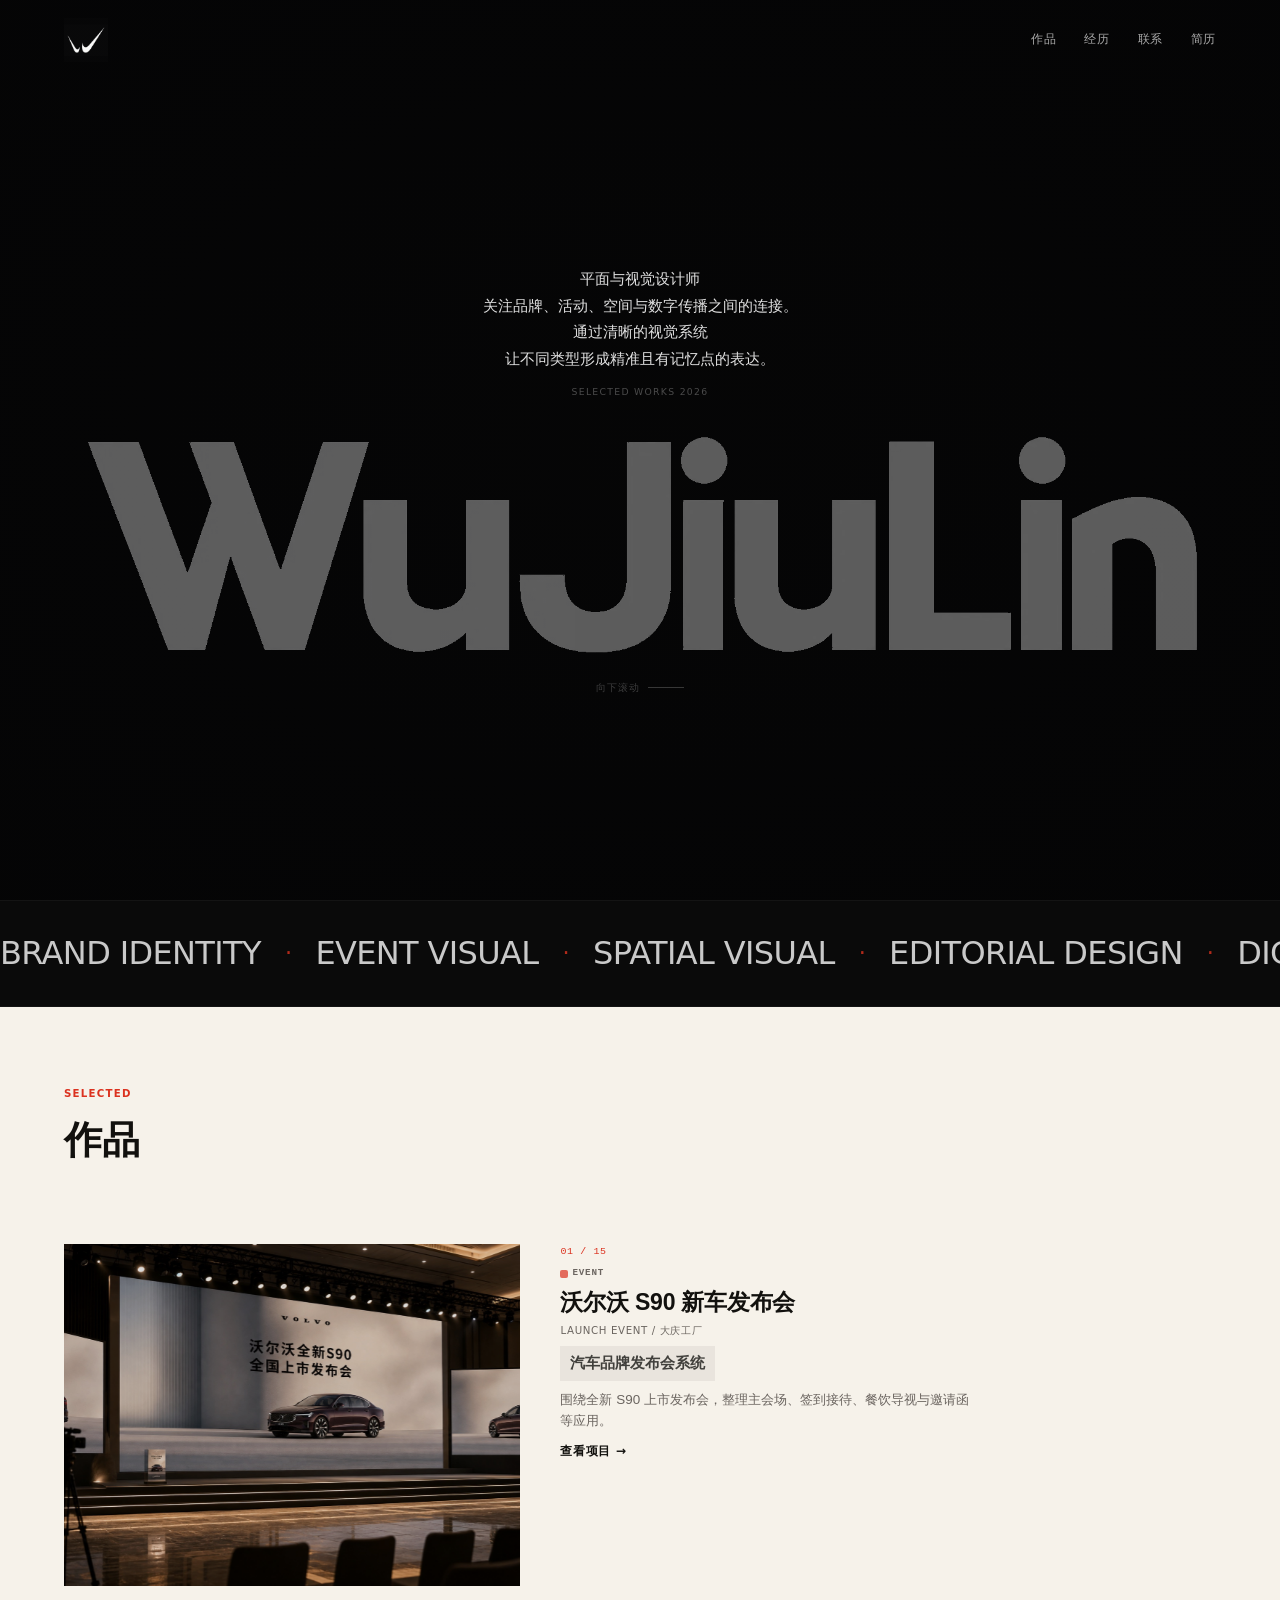
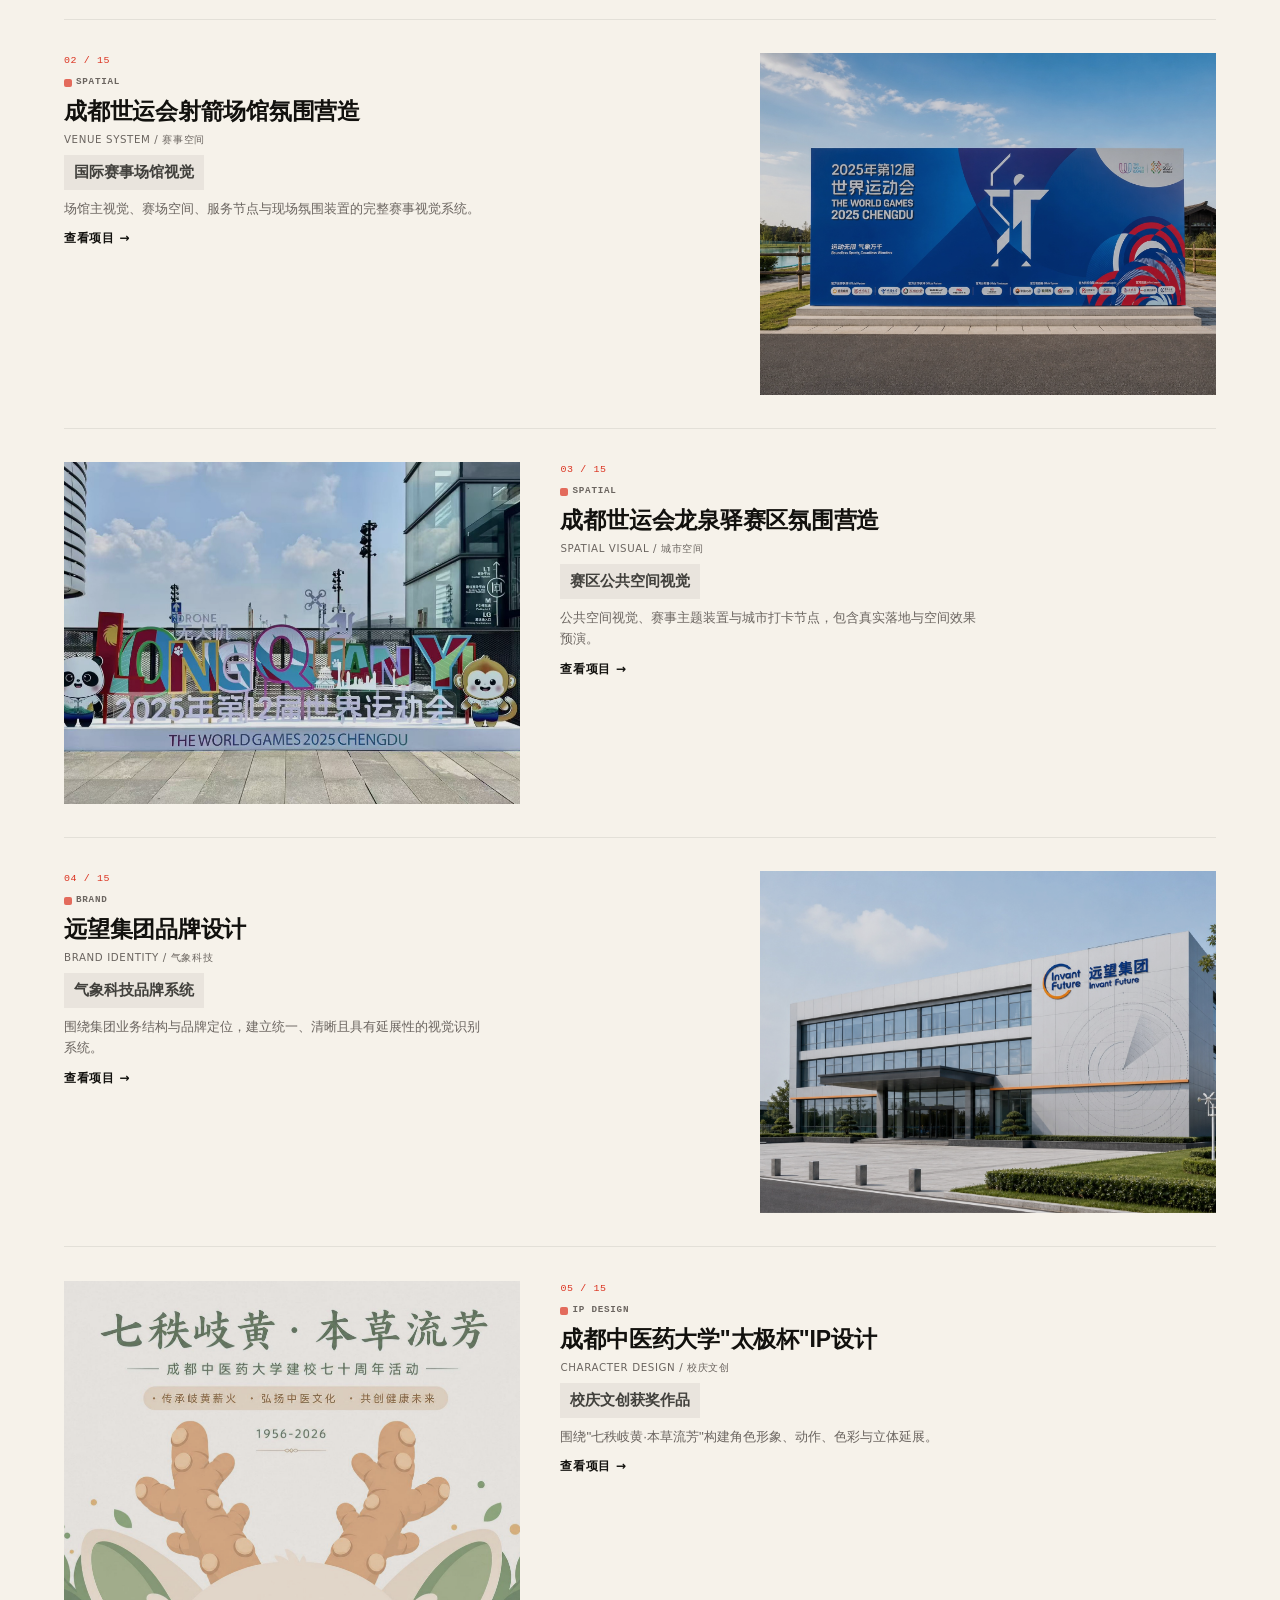
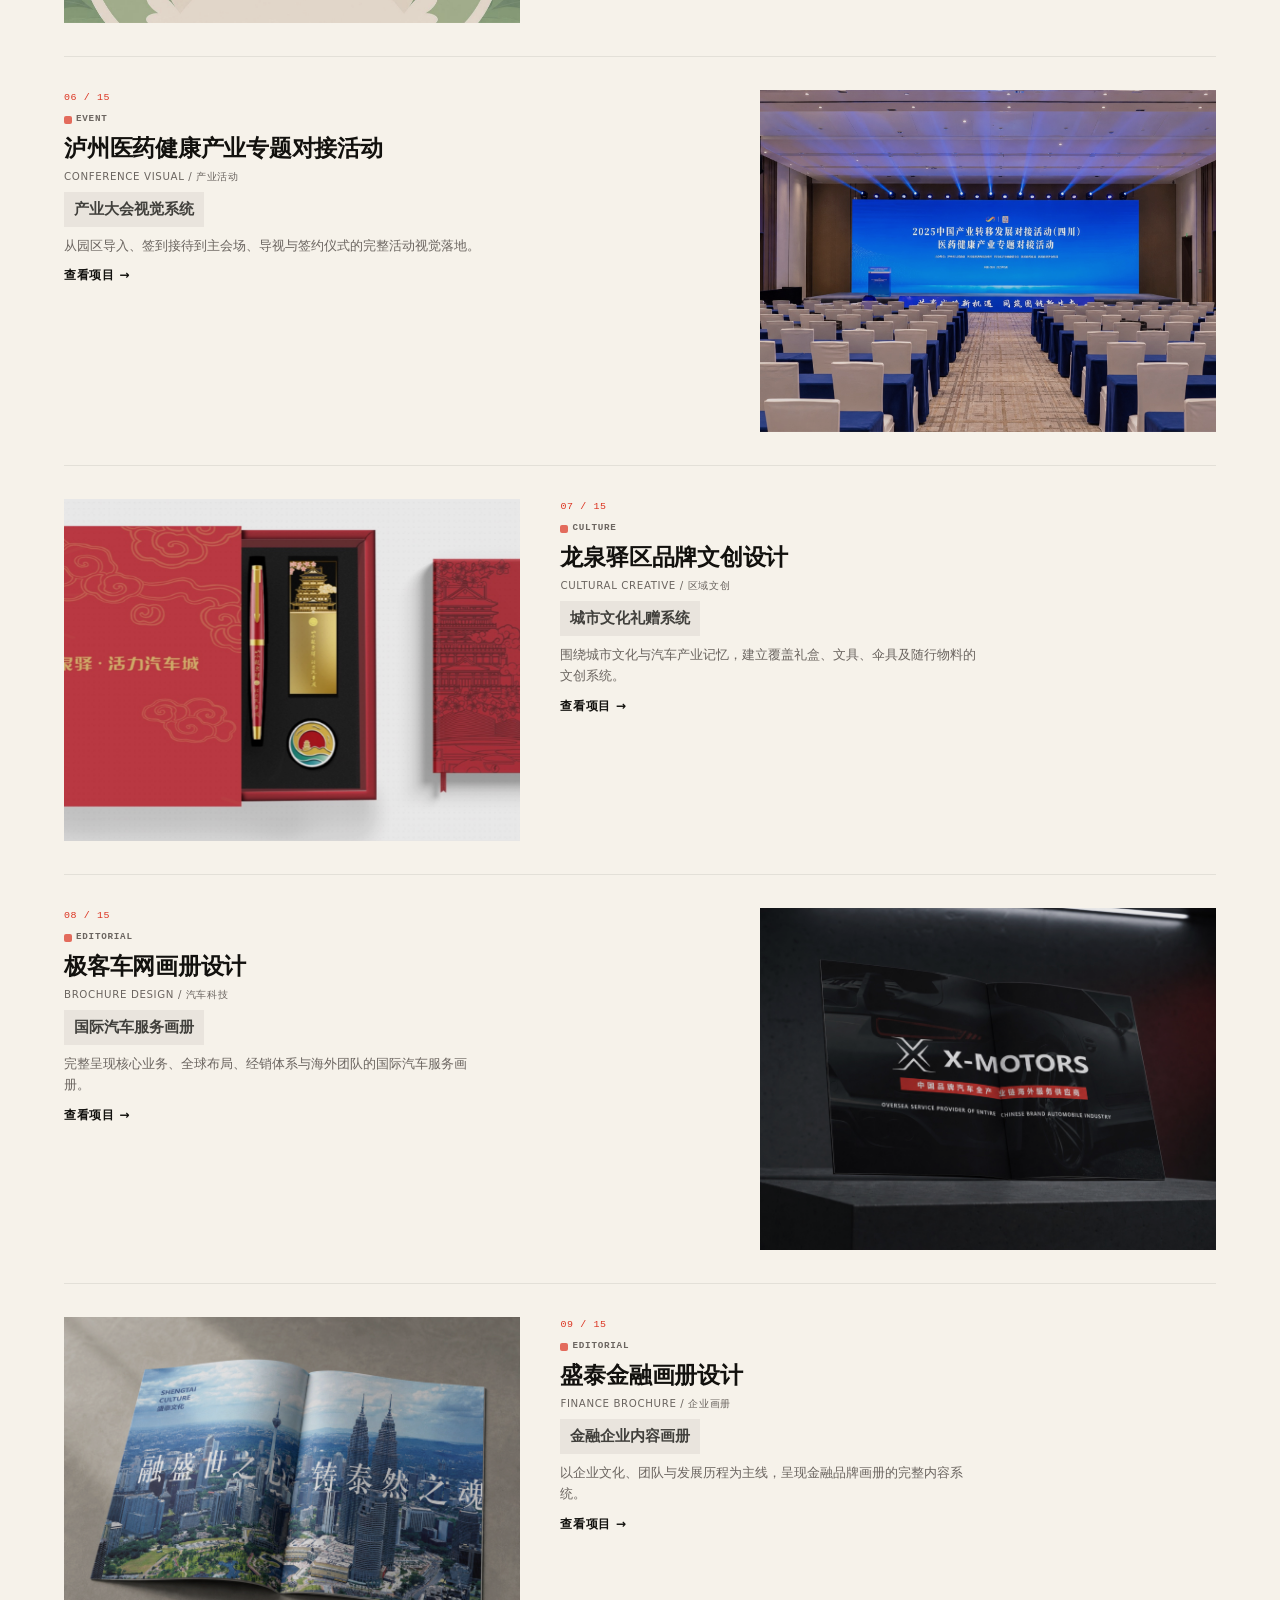
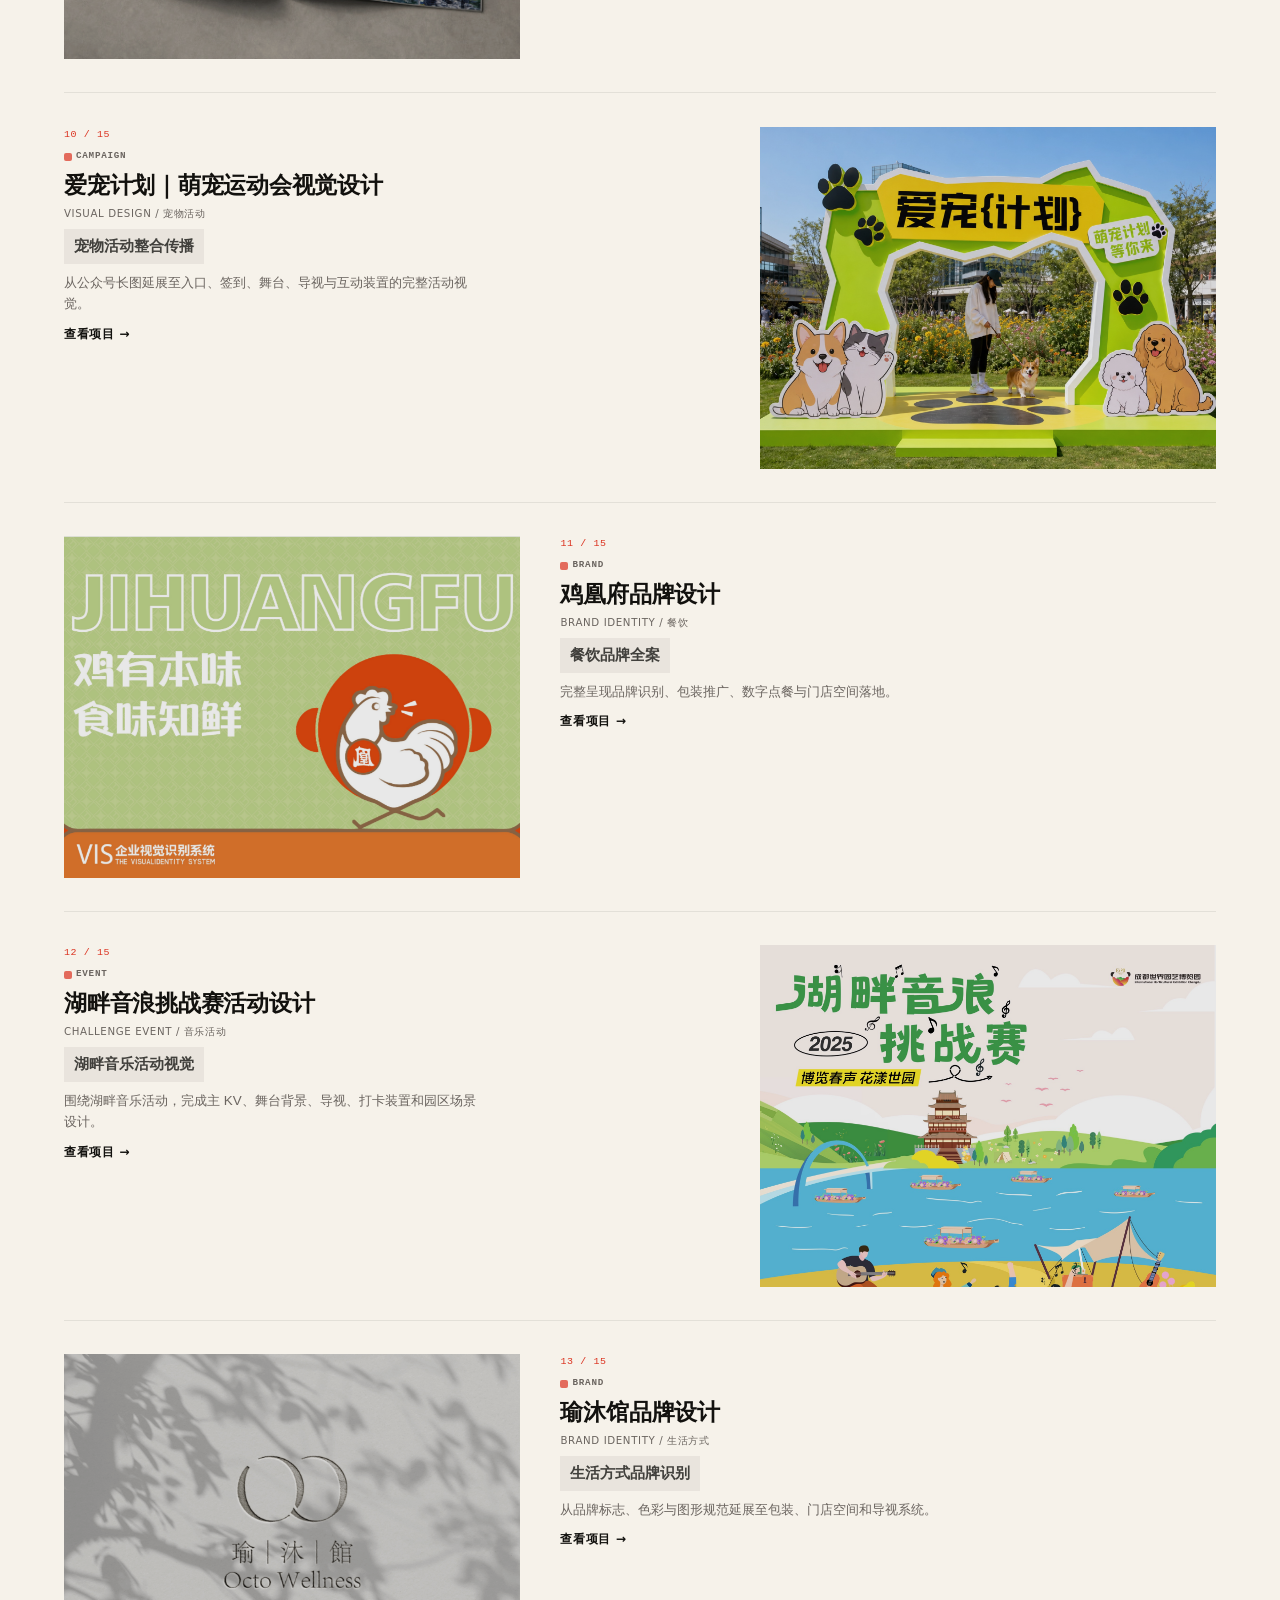
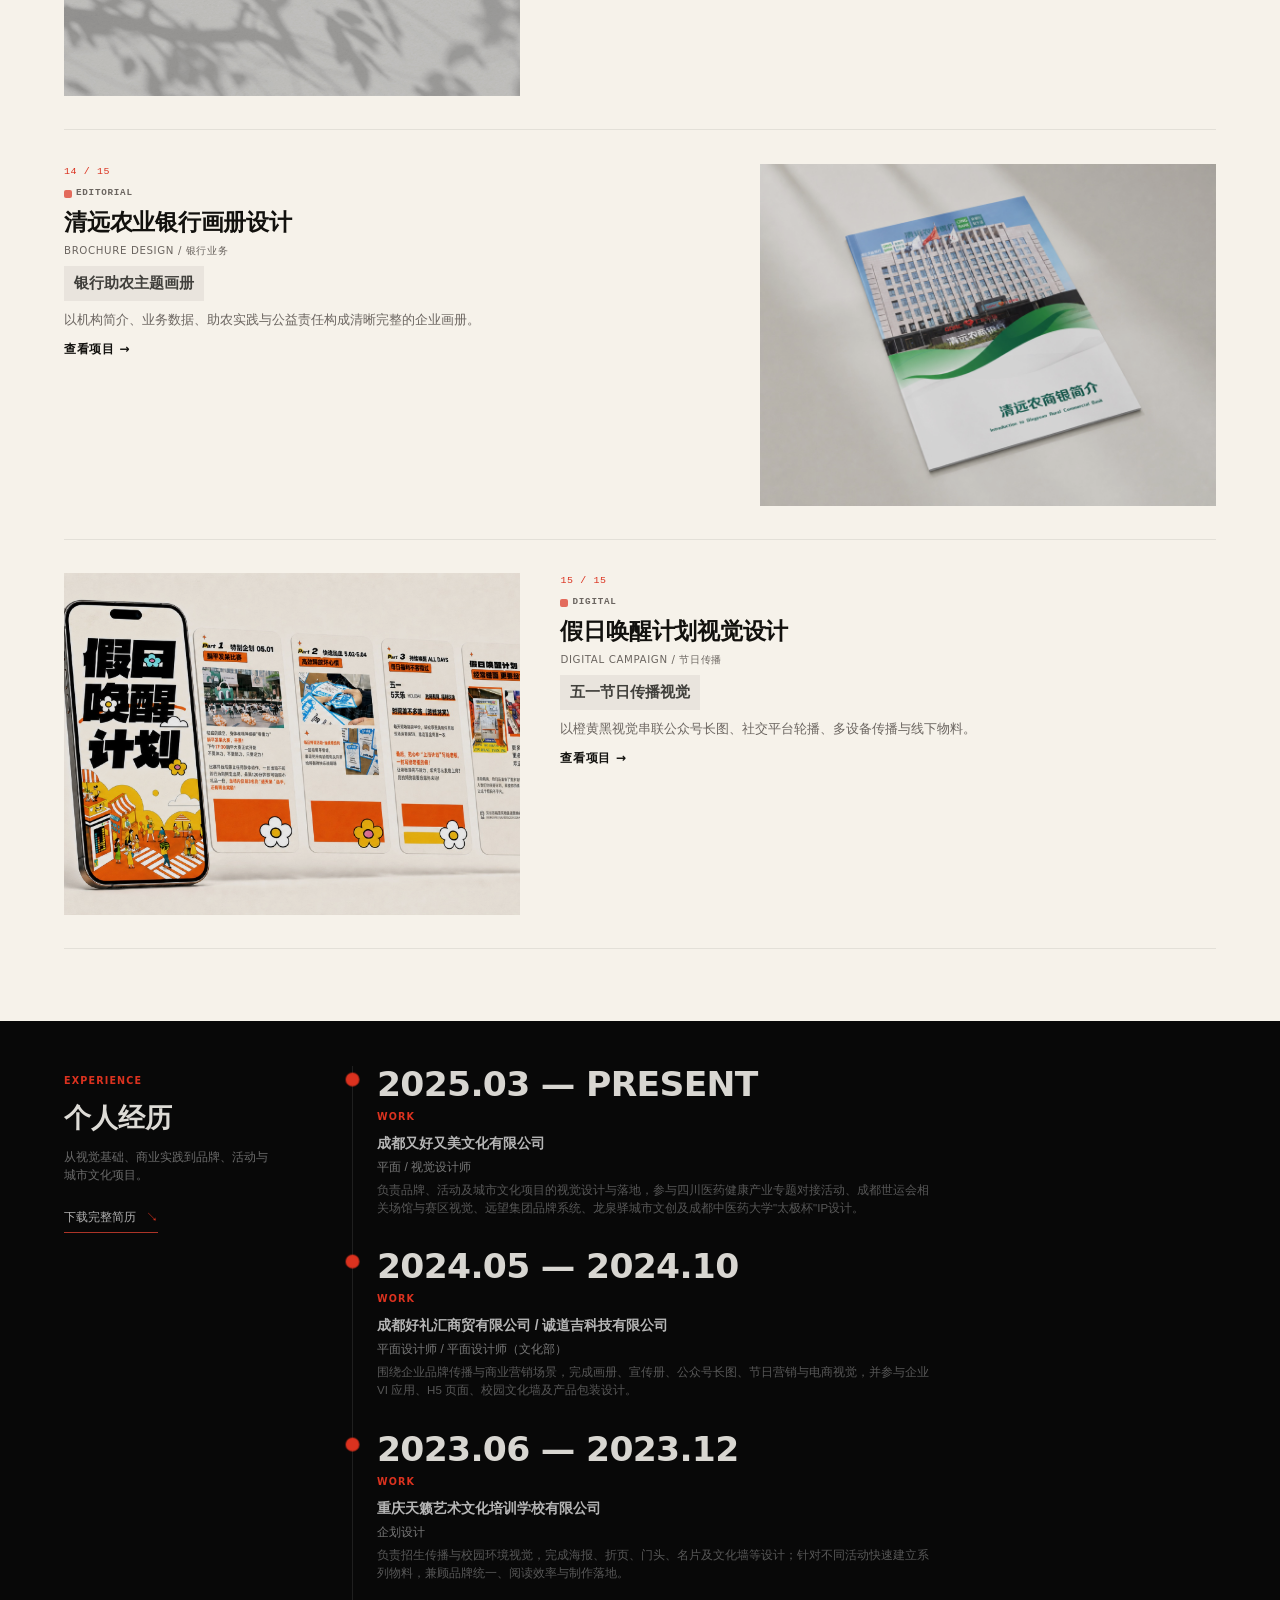
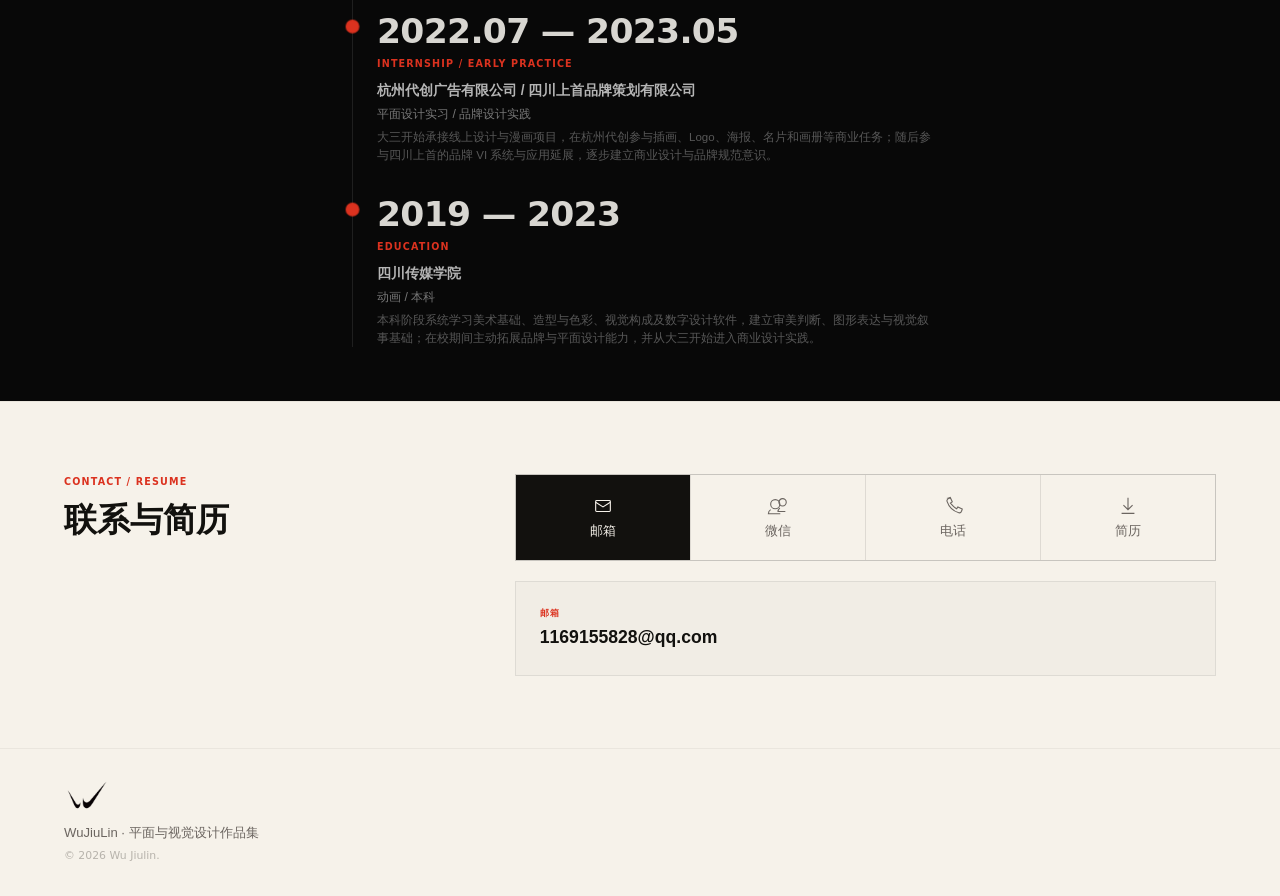
==== commit 0c49c706: "Optimize: convert all PNGs to WebP (323MB -> 70MB, -78%)" ====
--- a/index.html
+++ b/index.html
@@ -45,7 +45,7 @@
         <span class="sr-only">WuJiuLin</span>
         <img
           class="hero-wordmark-image"
-          src="assets/wujiulin-wordmark-v1-cropped.png"
+          src="assets/wujiulin-wordmark-v1-cropped.webp"
           alt=""
           aria-hidden="true"
         />
--- a/styles.css
+++ b/styles.css
@@ -22,7 +22,7 @@
 /* ========== NAV ========== */
 .nav-bar{position:fixed;top:0;left:0;right:0;z-index:100;display:flex;justify-content:space-between;align-items:center;padding:18px var(--page-x);mix-blend-mode:difference;opacity:0;animation:nav-in .7s cubic-bezier(.22,.61,.36,1) 1.55s forwards}
 @keyframes nav-in{from{opacity:0;transform:translateY(-12px)}to{opacity:1;transform:translateY(0)}}
-.nav-logo{width:44px;height:44px;overflow:hidden;background:url("assets/personal-logo/logo-white-transparent.png") center/contain no-repeat;color:transparent;font-size:0}
+.nav-logo{width:44px;height:44px;overflow:hidden;background:url("assets/personal-logo/logo-white-transparent.webp") center/contain no-repeat;color:transparent;font-size:0}
 .nav-links{display:flex;gap:clamp(14px,2.5vw,28px)}
 .nav-links a{font-family:var(--font-en);font-size:.76rem;font-weight:500;letter-spacing:.05em;text-transform:uppercase;color:rgba(255,255,255,.68);transition:color .3s}
 .nav-links a:hover{color:var(--white)}
@@ -194,7 +194,7 @@
 /* ========== FOOTER ========== */
 .site-footer{background:var(--paper);padding:clamp(20px,2.5vh,32px) var(--page-x) clamp(28px,3.5vh,40px);border-top:1px solid rgba(18,17,14,.05)}
 .footer-inner{display:flex;flex-direction:column;gap:4px}
-.footer-inner strong{display:block;width:46px;height:46px;overflow:hidden;background:url("assets/personal-logo/logo-black-transparent.png") center/contain no-repeat;color:transparent;font-size:0}
+.footer-inner strong{display:block;width:46px;height:46px;overflow:hidden;background:url("assets/personal-logo/logo-black-transparent.webp") center/contain no-repeat;color:transparent;font-size:0}
 .footer-inner p{font-size:.82rem;color:var(--muted)}
 .footer-line{font-family:var(--font-en);font-size:.68rem;color:rgba(107,101,96,.45)}
 
